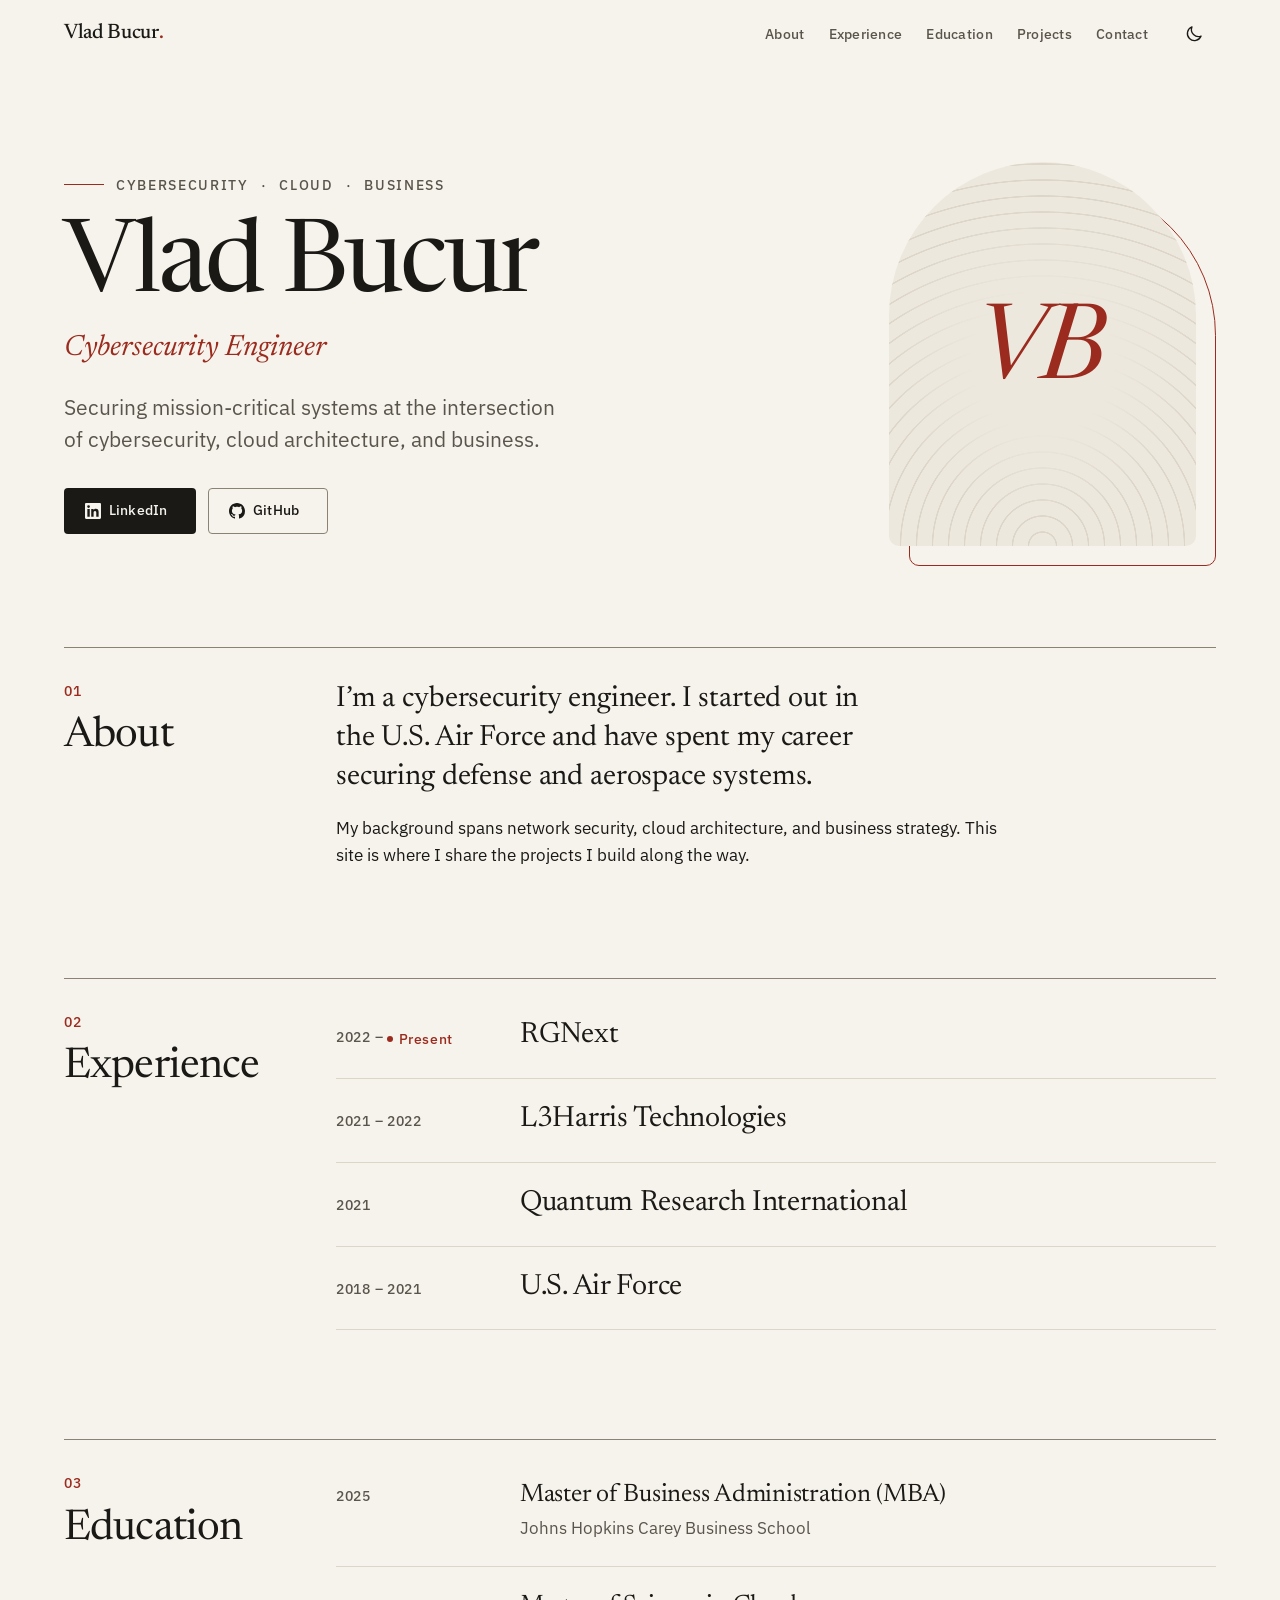
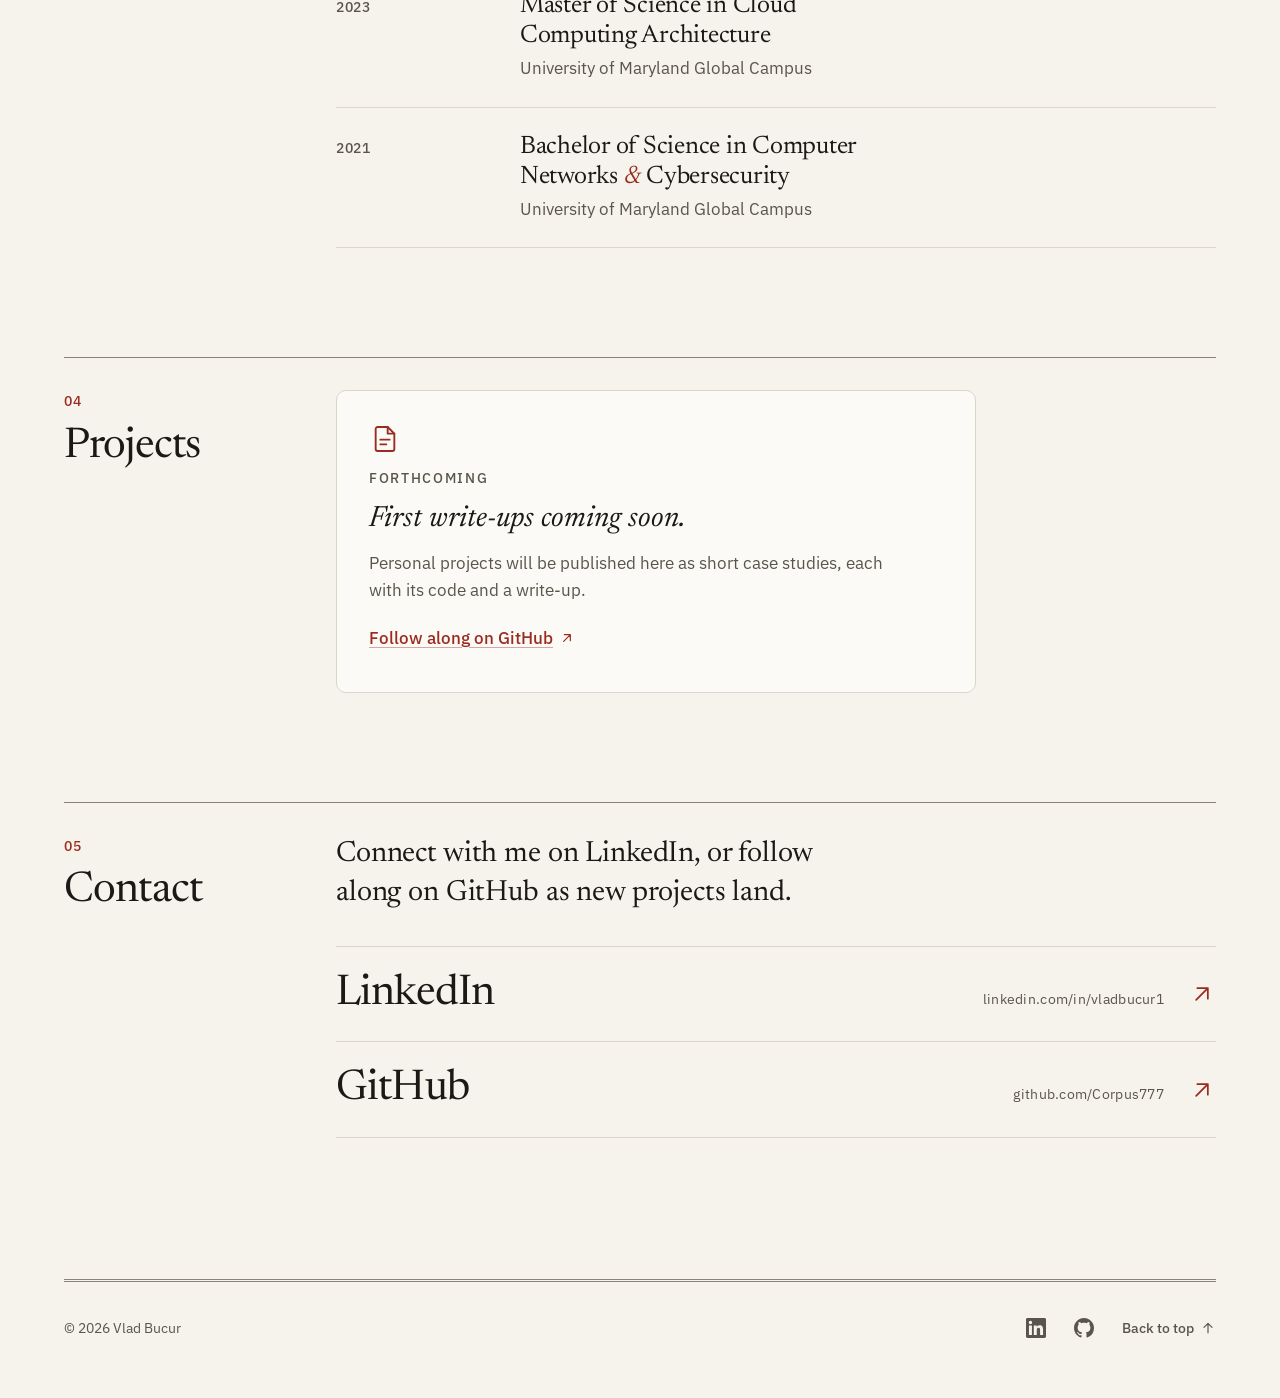
==== index.html @ edc07be3 "Launch personal portfolio site Static GitHub Pages site: hero with monogram (photo slot), About, Exp" ====
<!doctype html>
<html lang="en">
<head>
  <meta charset="utf-8">
  <meta name="viewport" content="width=device-width, initial-scale=1">
  <title>Vlad Bucur — Cybersecurity Engineer</title>

  <!-- Apply the saved theme before first paint (prevents a light/dark flash). -->
  <script>
    (function () {
      var d = document.documentElement;
      d.classList.add('js');
      try {
        var t = localStorage.getItem('theme');
        if (t === 'light' || t === 'dark') d.setAttribute('data-theme', t);
      } catch (e) {}
    })();
  </script>

  <meta name="description" content="Vlad Bucur is a cybersecurity engineer securing mission-critical systems at the intersection of cybersecurity, cloud architecture, and business.">
  <meta name="color-scheme" content="light dark">
  <meta name="theme-color" content="#F6F3EC" media="(prefers-color-scheme: light)">
  <meta name="theme-color" content="#131210" media="(prefers-color-scheme: dark)">

  <link rel="canonical" href="https://corpus777.github.io/">

  <!-- Social cards (add og:image / twitter:image once a share image exists) -->
  <meta property="og:type" content="website">
  <meta property="og:url" content="https://corpus777.github.io/">
  <meta property="og:site_name" content="Vlad Bucur">
  <meta property="og:locale" content="en_US">
  <meta property="og:title" content="Vlad Bucur — Cybersecurity Engineer">
  <meta property="og:description" content="Securing mission-critical systems at the intersection of cybersecurity, cloud architecture, and business.">
  <meta name="twitter:card" content="summary">
  <meta name="twitter:title" content="Vlad Bucur — Cybersecurity Engineer">
  <meta name="twitter:description" content="Securing mission-critical systems at the intersection of cybersecurity, cloud architecture, and business.">

  <link rel="icon" href="assets/img/favicon.svg" type="image/svg+xml">

  <link rel="preconnect" href="https://fonts.googleapis.com">
  <link rel="preconnect" href="https://fonts.gstatic.com" crossorigin>
  <link rel="stylesheet" href="https://fonts.googleapis.com/css2?family=IBM+Plex+Sans:wght@400;500&family=Newsreader:ital,opsz,wght@0,6..72,400;0,6..72,500;1,6..72,400&display=swap">
  <link rel="stylesheet" href="assets/css/style.css">
  <script src="assets/js/main.js" defer></script>

  <script type="application/ld+json">
  {
    "@context": "https://schema.org",
    "@type": "Person",
    "name": "Vlad Bucur",
    "url": "https://corpus777.github.io/",
    "jobTitle": "Cybersecurity Engineer",
    "sameAs": [
      "https://www.linkedin.com/in/vladbucur1/",
      "https://github.com/Corpus777"
    ],
    "alumniOf": [
      {
        "@type": "CollegeOrUniversity",
        "name": "Johns Hopkins Carey Business School"
      },
      {
        "@type": "CollegeOrUniversity",
        "name": "University of Maryland Global Campus"
      }
    ]
  }
  </script>
</head>
<body id="top">
  <a class="skip-link" href="#main">Skip to content</a>

  <!-- ===================== Header ===================== -->
  <header class="site-header" data-site-header>
    <div class="container site-header__inner">
      <a class="wordmark" href="#top">Vlad Bucur<span class="wordmark__dot" aria-hidden="true">.</span></a>

      <button class="icon-button nav-toggle" type="button" aria-expanded="false" aria-controls="site-nav" data-nav-toggle>
        <span class="visually-hidden">Menu</span>
        <svg viewBox="0 0 24 24" fill="none" stroke="currentColor" stroke-width="1.6" stroke-linecap="round" aria-hidden="true" focusable="false"><line class="nav-toggle__bar nav-toggle__bar--top" x1="4" y1="9" x2="20" y2="9"/><line class="nav-toggle__bar nav-toggle__bar--bottom" x1="4" y1="15" x2="20" y2="15"/></svg>
      </button>

      <nav class="site-nav" id="site-nav" aria-label="Primary">
        <ul class="site-nav__list">
          <li><a class="site-nav__link" href="#about">About</a></li>
          <li><a class="site-nav__link" href="#experience">Experience</a></li>
          <li><a class="site-nav__link" href="#education">Education</a></li>
          <li><a class="site-nav__link" href="#projects">Projects</a></li>
          <li><a class="site-nav__link" href="#contact">Contact</a></li>
        </ul>
      </nav>

      <div class="site-header__actions">
        <button class="icon-button theme-toggle" type="button" aria-label="Dark theme" aria-pressed="false" data-theme-toggle>
          <svg class="theme-toggle__moon" viewBox="0 0 24 24" fill="none" stroke="currentColor" stroke-width="1.6" stroke-linecap="round" stroke-linejoin="round" aria-hidden="true" focusable="false"><path d="M20.5 14.5A8.5 8.5 0 0 1 9.5 3.5a8.5 8.5 0 1 0 11 11z"/></svg>
          <svg class="theme-toggle__sun" viewBox="0 0 24 24" fill="none" stroke="currentColor" stroke-width="1.6" stroke-linecap="round" aria-hidden="true" focusable="false"><circle cx="12" cy="12" r="4"/><path d="M12 2.5v2M12 19.5v2M4.6 4.6 6 6M18 18l1.4 1.4M2.5 12h2M19.5 12h2M4.6 19.4 6 18M18 6l1.4-1.4"/></svg>
        </button>
      </div>
    </div>
  </header>

  <main id="main" tabindex="-1">

    <!-- ===================== Hero ===================== -->
    <section class="hero" id="intro" aria-labelledby="hero-title" data-nav-clear>
      <div class="container hero__grid">
        <div class="hero__text">
          <p class="eyebrow hero__eyebrow reveal" style="--reveal-order: 0">
            Cybersecurity <span aria-hidden="true">·</span> Cloud <span aria-hidden="true">·</span> Business
          </p>
          <h1 class="hero__title reveal" id="hero-title" style="--reveal-order: 1">Vlad Bucur</h1>
          <p class="hero__role reveal" style="--reveal-order: 2">Cybersecurity Engineer</p>
          <p class="hero__tagline reveal" style="--reveal-order: 3">Securing mission-critical systems at the intersection of cybersecurity, cloud architecture, and business.</p>
          <ul class="button-row hero__actions reveal" style="--reveal-order: 4" role="list">
            <li>
              <a class="button button--primary" href="https://www.linkedin.com/in/vladbucur1/" target="_blank" rel="noopener noreferrer">
                <svg viewBox="0 0 24 24" fill="currentColor" aria-hidden="true" focusable="false"><path d="M20.447 20.452h-3.554v-5.569c0-1.328-.027-3.037-1.852-3.037-1.853 0-2.136 1.445-2.136 2.939v5.667H9.351V9h3.414v1.561h.046c.477-.9 1.637-1.85 3.37-1.85 3.601 0 4.267 2.37 4.267 5.455v6.286zM5.337 7.433a2.062 2.062 0 1 1 0-4.125 2.062 2.062 0 0 1 0 4.125zM7.119 20.452H3.555V9h3.564v11.452zM22.225 0H1.771C.792 0 0 .774 0 1.729v20.542C0 23.227.792 24 1.771 24h20.451C23.2 24 24 23.227 24 22.271V1.729C24 .774 23.2 0 22.222 0h.003z"/></svg>
                LinkedIn<span class="visually-hidden"> (opens in a new tab)</span>
              </a>
            </li>
            <li>
              <a class="button button--secondary" href="https://github.com/Corpus777" target="_blank" rel="noopener noreferrer">
                <svg viewBox="0 0 16 16" fill="currentColor" aria-hidden="true" focusable="false"><path d="M8 0C3.58 0 0 3.58 0 8c0 3.54 2.29 6.53 5.47 7.59.4.07.55-.17.55-.38 0-.19-.01-.82-.01-1.49-2.01.37-2.53-.49-2.69-.94-.09-.23-.48-.94-.82-1.13-.28-.15-.68-.52-.01-.53.63-.01 1.08.58 1.23.82.72 1.21 1.87.87 2.33.66.07-.52.28-.87.51-1.07-1.78-.2-3.64-.89-3.64-3.95 0-.87.31-1.59.82-2.15-.08-.2-.36-1.02.08-2.12 0 0 .67-.21 2.2.82.64-.18 1.32-.27 2-.27.68 0 1.36.09 2 .27 1.53-1.04 2.2-.82 2.2-.82.44 1.1.16 1.92.08 2.12.51.56.82 1.27.82 2.15 0 3.07-1.87 3.75-3.65 3.95.29.25.54.73.54 1.48 0 1.07-.01 1.93-.01 2.2 0 .21.15.46.55.38A8.013 8.013 0 0 0 16 8c0-4.42-3.58-8-8-8z"/></svg>
                GitHub<span class="visually-hidden"> (opens in a new tab)</span>
              </a>
            </li>
          </ul>
        </div>

        <!-- Portrait: drop a photo at assets/img/profile.jpg (portrait crop, ~4:5).
             Until it exists, the image removes itself and the VB monogram shows. -->
        <div class="portrait hero__portrait reveal" style="--reveal-order: 2">
          <div class="portrait__frame">
            <span class="portrait__monogram" aria-hidden="true">VB</span>
            <img class="portrait__img" src="assets/img/profile.jpg" alt="Portrait of Vlad Bucur" width="480" height="600" decoding="async" onload="this.classList.add('is-loaded')" onerror="this.remove()">
          </div>
        </div>
      </div>
    </section>

    <!-- ===================== 01 About ===================== -->
    <section class="section" id="about" aria-labelledby="about-title">
      <div class="container">
        <div class="section__grid">
          <div class="section__head">
            <span class="section__num" aria-hidden="true">01</span>
            <h2 class="section__title" id="about-title">About</h2>
          </div>
          <div class="section__body prose">
            <p class="lede">I’m a cybersecurity engineer. I started out in the U.S. Air Force and have spent my career securing defense and aerospace systems.</p>
            <p>My background spans network security, cloud architecture, and business strategy. This site is where I share the projects I build along the way.</p>
          </div>
        </div>
      </div>
    </section>

    <!-- ===================== 02 Experience =====================
         Kept intentionally brief: employer + years only. -->
    <section class="section" id="experience" aria-labelledby="experience-title">
      <div class="container">
        <div class="section__grid">
          <div class="section__head">
            <span class="section__num" aria-hidden="true">02</span>
            <h2 class="section__title" id="experience-title">Experience</h2>
          </div>
          <div class="section__body">
            <ol class="timeline" role="list">
              <li class="timeline__item">
                <h3 class="timeline__title">RGNext</h3>
                <p class="timeline__years">
                  <time datetime="2022">2022</time><span class="timeline__dash"><span aria-hidden="true">–</span><span class="visually-hidden"> to </span></span><span class="timeline__now">Present</span>
                </p>
              </li>
              <li class="timeline__item">
                <h3 class="timeline__title">L3Harris Technologies</h3>
                <p class="timeline__years">
                  <time datetime="2021">2021</time><span class="timeline__dash"><span aria-hidden="true">–</span><span class="visually-hidden"> to </span></span><time datetime="2022">2022</time>
                </p>
              </li>
              <li class="timeline__item">
                <h3 class="timeline__title">Quantum Research International</h3>
                <p class="timeline__years">
                  <time datetime="2021">2021</time>
                </p>
              </li>
              <li class="timeline__item">
                <h3 class="timeline__title">U.S. Air Force</h3>
                <p class="timeline__years">
                  <time datetime="2018">2018</time><span class="timeline__dash"><span aria-hidden="true">–</span><span class="visually-hidden"> to </span></span><time datetime="2021">2021</time>
                </p>
              </li>
            </ol>
          </div>
        </div>
      </div>
    </section>

    <!-- ===================== 03 Education ===================== -->
    <section class="section" id="education" aria-labelledby="education-title">
      <div class="container">
        <div class="section__grid">
          <div class="section__head">
            <span class="section__num" aria-hidden="true">03</span>
            <h2 class="section__title" id="education-title">Education</h2>
          </div>
          <div class="section__body">
            <ol class="timeline timeline--education" role="list">
              <li class="timeline__item">
                <div>
                  <h3 class="timeline__title">Master of Business Administration (MBA)</h3>
                  <p class="timeline__meta">Johns Hopkins Carey Business School</p>
                </div>
                <p class="timeline__years"><time datetime="2025">2025</time></p>
              </li>
              <li class="timeline__item">
                <div>
                  <h3 class="timeline__title">Master of Science in Cloud Computing Architecture</h3>
                  <p class="timeline__meta">University of Maryland Global Campus</p>
                </div>
                <p class="timeline__years"><time datetime="2023">2023</time></p>
              </li>
              <li class="timeline__item">
                <div>
                  <h3 class="timeline__title">Bachelor of Science in Computer Networks <span class="amp">&amp;</span> Cybersecurity</h3>
                  <p class="timeline__meta">University of Maryland Global Campus</p>
                </div>
                <p class="timeline__years"><time datetime="2021">2021</time></p>
              </li>
            </ol>
          </div>
        </div>
      </div>
    </section>

    <!-- ===================== 04 Projects ===================== -->
    <section class="section" id="projects" aria-labelledby="projects-title">
      <div class="container">
        <div class="section__grid">
          <div class="section__head">
            <span class="section__num" aria-hidden="true">04</span>
            <h2 class="section__title" id="projects-title">Projects</h2>
          </div>
          <div class="section__body projects">

            <div class="project-grid">
              <!--
                HOW TO ADD A PROJECT
                1. Copy the <article class="project-card"> block below (everything between
                   the START and END markers) and paste it directly below this comment,
                   above any existing cards, so the newest project comes first.
                2. Replace every [bracketed] placeholder: number the card (No. 01, 02, ...),
                   set the year, title, summary, tags, and links. Remove any link you
                   don't need (for example, no live demo).
                3. Copy the folder projects/_template/ to projects/<your-slug>/ (lowercase
                   letters, digits, hyphens) and point the title link and the Write-up
                   link at "projects/<your-slug>/".
                4. The "First write-ups coming soon" box below hides itself automatically
                   once a card exists (you can also delete it).

                START project card
                <article class="project-card">
                  <div class="project-card__meta">
                    <span class="project-card__index">No. [01]</span>
                    <span class="project-card__year">[2026]</span>
                  </div>
                  <h3 class="project-card__title">
                    <a href="projects/[slug]/">[Project title]</a>
                  </h3>
                  <p class="project-card__summary">[One-line summary of what you built and why it matters.]</p>
                  <ul class="tag-list" role="list" aria-label="Technologies">
                    <li class="tag">[Tag one]</li>
                    <li class="tag">[Tag two]</li>
                    <li class="tag">[Tag three]</li>
                  </ul>
                  <ul class="project-card__links" role="list">
                    <li>
                      <a class="project-card__link" href="https://github.com/Corpus777/[repo-name]" target="_blank" rel="noopener noreferrer">
                        Code
                        <svg viewBox="0 0 24 24" fill="none" stroke="currentColor" stroke-width="1.75" stroke-linecap="round" stroke-linejoin="round" aria-hidden="true" focusable="false"><path d="M7 17 17 7M8 7h9v9"/></svg>
                        <span class="visually-hidden">(opens in a new tab)</span>
                      </a>
                    </li>
                    <li>
                      <a class="project-card__link" href="[https://live-demo-url]" target="_blank" rel="noopener noreferrer">
                        Live demo
                        <svg viewBox="0 0 24 24" fill="none" stroke="currentColor" stroke-width="1.75" stroke-linecap="round" stroke-linejoin="round" aria-hidden="true" focusable="false"><path d="M7 17 17 7M8 7h9v9"/></svg>
                        <span class="visually-hidden">(opens in a new tab)</span>
                      </a>
                    </li>
                    <li>
                      <a class="project-card__link" href="projects/[slug]/">
                        Write-up
                        <svg viewBox="0 0 24 24" fill="none" stroke="currentColor" stroke-width="1.75" stroke-linecap="round" stroke-linejoin="round" aria-hidden="true" focusable="false"><path d="M5 12h14M13 6l6 6-6 6"/></svg>
                      </a>
                    </li>
                  </ul>
                </article>
                END project card
              -->
            </div>

            <!-- Empty state: auto-hidden by CSS once any .project-card exists. -->
            <div class="projects__empty">
              <svg class="projects__empty-icon" viewBox="0 0 24 24" fill="none" stroke="currentColor" stroke-width="1.4" stroke-linecap="round" stroke-linejoin="round" aria-hidden="true" focusable="false"><path d="M14 3H6.5A1.5 1.5 0 0 0 5 4.5v15A1.5 1.5 0 0 0 6.5 21h11a1.5 1.5 0 0 0 1.5-1.5V8z"/><path d="M14 3v5h5M8.5 12.5h7M8.5 16h4.5"/></svg>
              <p class="eyebrow">Forthcoming</p>
              <p class="projects__empty-title">First write-ups coming soon.</p>
              <p class="projects__empty-text">Personal projects will be published here as short case studies, each with its code and a write-up.</p>
              <a class="projects__empty-link text-link" href="https://github.com/Corpus777" target="_blank" rel="noopener noreferrer">
                Follow along on GitHub
                <svg viewBox="0 0 24 24" fill="none" stroke="currentColor" stroke-width="1.75" stroke-linecap="round" stroke-linejoin="round" aria-hidden="true" focusable="false"><path d="M7 17 17 7M8 7h9v9"/></svg>
                <span class="visually-hidden">(opens in a new tab)</span>
              </a>
            </div>

          </div>
        </div>
      </div>
    </section>

    <!-- ===================== 05 Contact ===================== -->
    <section class="section" id="contact" aria-labelledby="contact-title">
      <div class="container">
        <div class="section__grid">
          <div class="section__head">
            <span class="section__num" aria-hidden="true">05</span>
            <h2 class="section__title" id="contact-title">Contact</h2>
          </div>
          <div class="section__body">
            <p class="lede contact__lede">Connect with me on LinkedIn, or follow along on GitHub as new projects land.</p>
            <ul class="link-list" role="list">
              <li>
                <a class="link-row" href="https://www.linkedin.com/in/vladbucur1/" target="_blank" rel="noopener noreferrer">
                  <span class="link-row__label">LinkedIn</span>
                  <span class="link-row__handle">linkedin.com/in/vladbucur1</span>
                  <svg class="link-row__arrow" viewBox="0 0 24 24" fill="none" stroke="currentColor" stroke-width="1.5" stroke-linecap="round" stroke-linejoin="round" aria-hidden="true" focusable="false"><path d="M7 17 17 7M8 7h9v9"/></svg>
                  <span class="visually-hidden">(opens in a new tab)</span>
                </a>
              </li>
              <li>
                <a class="link-row" href="https://github.com/Corpus777" target="_blank" rel="noopener noreferrer">
                  <span class="link-row__label">GitHub</span>
                  <span class="link-row__handle">github.com/Corpus777</span>
                  <svg class="link-row__arrow" viewBox="0 0 24 24" fill="none" stroke="currentColor" stroke-width="1.5" stroke-linecap="round" stroke-linejoin="round" aria-hidden="true" focusable="false"><path d="M7 17 17 7M8 7h9v9"/></svg>
                  <span class="visually-hidden">(opens in a new tab)</span>
                </a>
              </li>
            </ul>
          </div>
        </div>
      </div>
    </section>

  </main>

  <!-- ===================== Footer ===================== -->
  <footer class="site-footer">
    <div class="container">
      <div class="site-footer__inner">
        <p class="site-footer__copy">© 2026 Vlad Bucur</p>
        <div class="site-footer__end">
          <ul class="social-list" role="list">
            <li>
              <a class="icon-button" href="https://www.linkedin.com/in/vladbucur1/" target="_blank" rel="noopener noreferrer" aria-label="LinkedIn (opens in a new tab)">
                <svg viewBox="0 0 24 24" fill="currentColor" aria-hidden="true" focusable="false"><path d="M20.447 20.452h-3.554v-5.569c0-1.328-.027-3.037-1.852-3.037-1.853 0-2.136 1.445-2.136 2.939v5.667H9.351V9h3.414v1.561h.046c.477-.9 1.637-1.85 3.37-1.85 3.601 0 4.267 2.37 4.267 5.455v6.286zM5.337 7.433a2.062 2.062 0 1 1 0-4.125 2.062 2.062 0 0 1 0 4.125zM7.119 20.452H3.555V9h3.564v11.452zM22.225 0H1.771C.792 0 0 .774 0 1.729v20.542C0 23.227.792 24 1.771 24h20.451C23.2 24 24 23.227 24 22.271V1.729C24 .774 23.2 0 22.222 0h.003z"/></svg>
              </a>
            </li>
            <li>
              <a class="icon-button" href="https://github.com/Corpus777" target="_blank" rel="noopener noreferrer" aria-label="GitHub (opens in a new tab)">
                <svg viewBox="0 0 16 16" fill="currentColor" aria-hidden="true" focusable="false"><path d="M8 0C3.58 0 0 3.58 0 8c0 3.54 2.29 6.53 5.47 7.59.4.07.55-.17.55-.38 0-.19-.01-.82-.01-1.49-2.01.37-2.53-.49-2.69-.94-.09-.23-.48-.94-.82-1.13-.28-.15-.68-.52-.01-.53.63-.01 1.08.58 1.23.82.72 1.21 1.87.87 2.33.66.07-.52.28-.87.51-1.07-1.78-.2-3.64-.89-3.64-3.95 0-.87.31-1.59.82-2.15-.08-.2-.36-1.02.08-2.12 0 0 .67-.21 2.2.82.64-.18 1.32-.27 2-.27.68 0 1.36.09 2 .27 1.53-1.04 2.2-.82 2.2-.82.44 1.1.16 1.92.08 2.12.51.56.82 1.27.82 2.15 0 3.07-1.87 3.75-3.65 3.95.29.25.54.73.54 1.48 0 1.07-.01 1.93-.01 2.2 0 .21.15.46.55.38A8.013 8.013 0 0 0 16 8c0-4.42-3.58-8-8-8z"/></svg>
              </a>
            </li>
          </ul>
          <a class="site-footer__top" href="#top">
            Back to top
            <svg viewBox="0 0 24 24" fill="none" stroke="currentColor" stroke-width="1.75" stroke-linecap="round" stroke-linejoin="round" aria-hidden="true" focusable="false"><path d="M12 19V5M6 11l6-6 6 6"/></svg>
          </a>
        </div>
      </div>
    </div>
  </footer>
</body>
</html>
---- assets/css/style.css ----
/* ==========================================================================
   Vlad Bucur — portfolio stylesheet
   Direction: "Editorial" — serif display (Newsreader) + sans body (IBM Plex Sans),
   paper-and-ink palette with a single red-ink accent, hairline rules.

   Contents
     1.  Tokens (light default, explicit dark, system-dark fallback)
     2.  Base & reset
     3.  Utilities (container, visually-hidden, skip link, eyebrow, prose)
     4.  Header & navigation
     5.  Buttons & icon buttons
     6.  Hero & portrait
     7.  Sections (shared two-column layout)
     8.  Timeline (experience + education)
     9.  Projects (empty state, grid, card, tags)
     10. Contact link rows
     11. Footer
     12. Case-study page (projects/<slug>/index.html)
     13. Motion & reduced motion
     14. Print

   Naming: BEM-ish. .block, .block__element, .block--modifier.
           State classes are prefixed .is-* (toggled by assets/js/main.js).
           html.js is added by the inline <head> script when JS runs.
   ========================================================================== */


/* 1. Tokens
   ========================================================================== */

:root {
  color-scheme: light;

  /* Color — light (default). Contrast checked against --bg/--surface/--bg-sunken:
     text 15.9:1, muted 6.1–7.1:1, accent 6.3–7.3:1, rule-strong 3.1–3.6:1 (UI). */
  --bg: #F6F3EC;            /* paper */
  --bg-sunken: #EDE8DE;     /* recessed panels, portrait frame */
  --surface: #FBFAF6;       /* raised cards */
  --text: #1A1916;          /* ink */
  --text-muted: #5A554C;
  --rule: #DCD5C8;          /* decorative hairlines */
  --rule-strong: #8A8275;   /* borders that identify controls (>= 3:1) */
  --accent: #9A2B1E;        /* red ink */
  --accent-strong: #7A1F14; /* accent hover */
  --on-accent: #FBFAF6;
  --ink: var(--text);       /* primary button fill */
  --on-ink: var(--bg);
  --focus: var(--accent);

  /* Type */
  --font-display: "Newsreader", "Iowan Old Style", "Palatino Linotype", Palatino, Georgia, serif;
  --font-sans: "IBM Plex Sans", ui-sans-serif, system-ui, -apple-system, "Segoe UI", Roboto, "Helvetica Neue", Arial, sans-serif;

  --step--1: clamp(0.8125rem, 0.79rem + 0.1vw, 0.875rem);
  --step-0: clamp(1rem, 0.97rem + 0.15vw, 1.0625rem);
  --step-1: clamp(1.125rem, 1.06rem + 0.35vw, 1.3125rem);
  --step-2: clamp(1.375rem, 1.22rem + 0.75vw, 1.875rem);
  --step-3: clamp(1.75rem, 1.45rem + 1.5vw, 2.75rem);
  --step-4: clamp(2.25rem, 1.7rem + 2.75vw, 4rem);
  --step-5: clamp(3rem, 1.9rem + 5.5vw, 6.75rem);

  /* Space (8pt-ish scale) */
  --space-3xs: 0.25rem;
  --space-2xs: 0.5rem;
  --space-xs: 0.75rem;
  --space-s: 1rem;
  --space-m: 1.5rem;
  --space-l: 2rem;
  --space-xl: 3rem;
  --space-2xl: 4rem;
  --space-3xl: 6rem;
  --space-section: clamp(3.5rem, 2rem + 6vw, 7rem);

  /* Shape: s = controls, m = containers, full = tags + portrait arch */
  --radius-s: 4px;
  --radius-m: 10px;
  --radius-full: 999px;

  /* Layout */
  --container: 72rem;
  --gutter: clamp(1rem, 0.5rem + 2.5vw, 2.5rem);
  --measure: 68ch;
  --header-h: 4.25rem;
  --touch: 44px;

  /* Motion */
  --ease: cubic-bezier(0.2, 0.7, 0.2, 1);
  --dur: 180ms;
}

/* Explicit dark choice (set by the toggle, persisted in localStorage). */
:root[data-theme="dark"] {
  color-scheme: dark;
  /* Contrast vs --bg/--surface/--bg-sunken: text 14–15.2:1, muted 6.5–7:1,
     accent 7–7.6:1, rule-strong 3.1–3.4:1 (UI). */
  --bg: #131210;
  --bg-sunken: #1C1B18;
  --surface: #1B1A17;
  --text: #ECE7DC;
  --text-muted: #A59E91;
  --rule: #2F2C27;
  --rule-strong: #6F685D;
  --accent: #EE8B72;
  --accent-strong: #F5A893;
  --on-accent: #131210;
}

/* No explicit choice: follow the OS. Keep in sync with the block above. */
@media (prefers-color-scheme: dark) {
  :root:not([data-theme="light"]) {
    color-scheme: dark;
    --bg: #131210;
    --bg-sunken: #1C1B18;
    --surface: #1B1A17;
    --text: #ECE7DC;
    --text-muted: #A59E91;
    --rule: #2F2C27;
    --rule-strong: #6F685D;
    --accent: #EE8B72;
    --accent-strong: #F5A893;
    --on-accent: #131210;
  }
}


/* 2. Base & reset
   ========================================================================== */

*,
*::before,
*::after {
  box-sizing: border-box;
}

html {
  -webkit-text-size-adjust: 100%;
  text-size-adjust: 100%;
  scroll-padding-top: calc(var(--header-h) + var(--space-s));
}

body {
  margin: 0;
  min-height: 100vh;
  background-color: var(--bg);
  color: var(--text);
  font-family: var(--font-sans);
  font-size: var(--step-0);
  line-height: 1.6;
  text-rendering: optimizeLegibility;
  -webkit-font-smoothing: antialiased;
  -moz-osx-font-smoothing: grayscale;
  overflow-wrap: break-word;
}

h1, h2, h3, h4, p, ul, ol, dl, dd, figure {
  margin: 0;
}

h1, h2, h3, h4 {
  font-family: var(--font-display);
  font-weight: 400;
  line-height: 1.15;
  letter-spacing: -0.01em;
  text-wrap: balance;
}

p {
  text-wrap: pretty;
}

img,
svg {
  display: block;
  max-width: 100%;
}

a {
  color: inherit;
  text-decoration-thickness: 1px;
  text-underline-offset: 0.2em;
}

button {
  font: inherit;
  color: inherit;
}

::selection {
  background-color: var(--accent);
  color: var(--on-accent);
}

:focus-visible {
  outline: 2px solid var(--focus);
  outline-offset: 3px;
  border-radius: var(--radius-s);
}

/* Programmatic focus target for the skip link; no ring needed. */
main:focus {
  outline: none;
}


/* 3. Utilities
   ========================================================================== */

.container {
  width: 100%;
  max-width: calc(var(--container) + 2 * var(--gutter));
  margin-inline: auto;
  padding-inline: var(--gutter);
}

.visually-hidden {
  position: absolute !important;
  width: 1px;
  height: 1px;
  margin: -1px;
  padding: 0;
  overflow: hidden;
  clip: rect(0 0 0 0);
  clip-path: inset(50%);
  white-space: nowrap;
  border: 0;
}

.skip-link {
  position: absolute;
  top: var(--space-xs);
  left: var(--gutter);
  z-index: 100;
  display: inline-flex;
  align-items: center;
  min-height: var(--touch);
  padding: 0 var(--space-s);
  border-radius: var(--radius-s);
  background-color: var(--ink);
  color: var(--on-ink);
  font-weight: 500;
  text-decoration: none;
  transform: translateY(-200%);
}

.skip-link:focus,
.skip-link:focus-visible {
  transform: none;
}

/* Small uppercase label used above titles. */
.eyebrow {
  display: flex;
  flex-wrap: wrap;
  align-items: center;
  gap: var(--space-3xs) var(--space-xs);
  font-family: var(--font-sans);
  font-size: var(--step--1);
  font-weight: 500;
  letter-spacing: 0.12em;
  text-transform: uppercase;
  color: var(--text-muted);
}

/* Long-form text block with a comfortable measure. */
.prose {
  max-width: var(--measure);
}

.prose > * + * {
  margin-top: 1em;
}

.prose a,
.text-link {
  color: var(--accent);
  text-decoration-line: underline;
  text-decoration-color: color-mix(in srgb, currentColor 40%, transparent);
  transition: color var(--dur) var(--ease), text-decoration-color var(--dur) var(--ease);
}

.prose a:hover,
.text-link:hover {
  color: var(--accent-strong);
  text-decoration-color: currentColor;
}

/* Plain lists only: classed lists (.tag-list, etc.) keep their own styling. */
.prose ul:not([class]),
.prose ol:not([class]) {
  padding-left: 1.25rem;
}

.prose ul:not([class]) > li + li,
.prose ol:not([class]) > li + li {
  margin-top: 0.4em;
}

.prose ul:not([class]) > li::marker,
.prose ol:not([class]) > li::marker {
  color: var(--accent);
  font-variant-numeric: tabular-nums;
}

/* Larger serif paragraph that opens a section. */
.lede {
  max-width: 34ch;
  font-family: var(--font-display);
  font-size: var(--step-2);
  line-height: 1.35;
  letter-spacing: -0.005em;
  color: var(--text);
}

/* Typographer's ampersand. */
.amp {
  font-family: var(--font-display);
  font-style: italic;
  color: var(--accent);
}


/* 4. Header & navigation
   ========================================================================== */

.site-header {
  position: sticky;
  top: 0;
  z-index: 50;
  background-color: var(--bg);
  border-bottom: 1px solid transparent;
  transition: border-color var(--dur) var(--ease);
}

.site-header.is-scrolled,
.site-header.is-nav-open {
  border-bottom-color: var(--rule);
}

.site-header__inner {
  display: flex;
  align-items: center;
  gap: var(--space-s);
  min-height: var(--header-h);
}

.wordmark {
  display: inline-flex;
  align-items: center;
  min-height: var(--touch);
  margin-right: auto;
  font-family: var(--font-display);
  font-size: 1.3125rem;
  font-weight: 500;
  letter-spacing: -0.015em;
  text-decoration: none;
  white-space: nowrap;
}

.wordmark__dot {
  color: var(--accent);
}

.site-nav__list {
  display: flex;
  flex-wrap: wrap;
  gap: 0 var(--space-m);
  list-style: none;
  padding: 0;
}

.site-nav__link {
  position: relative;
  display: inline-flex;
  align-items: center;
  min-height: var(--touch);
  font-size: var(--step--1);
  font-weight: 500;
  letter-spacing: 0.02em;
  color: var(--text-muted);
  text-decoration: none;
  transition: color var(--dur) var(--ease);
}

.site-nav__link::after {
  content: "";
  position: absolute;
  left: 0;
  right: 0;
  bottom: 0.625rem;
  height: 1px;
  background-color: currentColor;
  transform: scaleX(0);
  transform-origin: left center;
  transition: transform var(--dur) var(--ease);
}

.site-nav__link:hover,
.site-nav__link[aria-current] {
  color: var(--text);
}

.site-nav__link:hover::after,
.site-nav__link[aria-current]::after {
  transform: scaleX(1);
}

.site-header__actions {
  display: flex;
  align-items: center;
  gap: var(--space-3xs);
}

/* Theme toggle icon swap: moon in light mode, sun in dark mode. */
.theme-toggle__sun {
  display: none;
}

:root[data-theme="dark"] .theme-toggle__sun {
  display: block;
}

:root[data-theme="dark"] .theme-toggle__moon {
  display: none;
}

@media (prefers-color-scheme: dark) {
  :root:not([data-theme="light"]) .theme-toggle__sun {
    display: block;
  }

  :root:not([data-theme="light"]) .theme-toggle__moon {
    display: none;
  }
}

/* Menu icon: two rules that cross into an X when open. */
.nav-toggle__bar {
  transform-origin: 12px 12px;
  transition: transform var(--dur) var(--ease);
}

.nav-toggle[aria-expanded="true"] .nav-toggle__bar--top {
  transform: rotate(45deg) translateY(3px);
}

.nav-toggle[aria-expanded="true"] .nav-toggle__bar--bottom {
  transform: rotate(-45deg) translateY(-3px);
}

/* JS-only controls are hidden when scripts don't run. */
html:not(.js) .theme-toggle,
html:not(.js) .nav-toggle {
  display: none;
}

/* Small screens */
@media not all and (min-width: 48em) {
  /* Without JS the nav simply wraps onto its own row; the taller bar scrolls
     away instead of pinning, so it never covers anchor targets. */
  html:not(.js) {
    scroll-padding-top: var(--space-s);
  }

  html:not(.js) .site-header {
    position: static;
  }

  html:not(.js) .site-header__inner {
    flex-wrap: wrap;
  }

  html:not(.js) .site-nav {
    order: 3;
    width: 100%;
    padding-bottom: var(--space-2xs);
  }

  /* With JS: a disclosure panel under the header bar. */
  .js .site-nav {
    position: absolute;
    top: 100%;
    left: 0;
    right: 0;
    display: none;
    max-height: calc(100vh - var(--header-h));
    max-height: calc(100dvh - var(--header-h));
    overflow-y: auto;
    overscroll-behavior: contain;
    background-color: var(--bg);
    border-bottom: 1px solid var(--rule);
  }

  /* The toggle now precedes the nav in the DOM (focus order); keep the old
     tight spacing next to the theme toggle. */
  .js .nav-toggle {
    margin-right: calc(var(--space-3xs) - var(--space-s));
  }

  .js .site-header.is-nav-open .site-nav {
    display: block;
  }

  .js .site-nav__list {
    flex-direction: column;
    max-width: calc(var(--container) + 2 * var(--gutter));
    margin-inline: auto;
    padding: var(--space-2xs) var(--gutter) var(--space-s);
  }

  .js .site-nav__link {
    width: 100%;
    min-height: 3rem;
    font-family: var(--font-display);
    font-size: var(--step-2);
    font-weight: 400;
    letter-spacing: -0.01em;
    color: var(--text);
    border-bottom: 1px solid var(--rule);
  }

  .js .site-nav__list > li:last-child .site-nav__link {
    border-bottom: 0;
  }

  .js .site-nav__link::after {
    display: none;
  }

  .js .site-nav__link[aria-current] {
    color: var(--accent);
    text-decoration: underline;
    text-decoration-thickness: 1px;
    text-underline-offset: 0.25em;
  }
}

@media (min-width: 48em) {
  /* Doubled class so this beats the later .icon-button display rule. */
  .icon-button.nav-toggle {
    display: none;
  }

  .site-nav {
    margin-right: var(--space-2xs);
  }
}


/* 5. Buttons & icon buttons
   ========================================================================== */

.button-row {
  display: flex;
  flex-wrap: wrap;
  gap: var(--space-xs);
  list-style: none;
  padding: 0;
}

.button {
  display: inline-flex;
  align-items: center;
  justify-content: center;
  gap: var(--space-2xs);
  min-height: 2.875rem;
  padding: 0.6875rem 1.25rem;
  border: 1px solid transparent;
  border-radius: var(--radius-s);
  font-family: var(--font-sans);
  font-size: var(--step--1);
  font-weight: 500;
  line-height: 1.2;
  letter-spacing: 0.01em;
  text-decoration: none;
  cursor: pointer;
  transition:
    background-color var(--dur) var(--ease),
    border-color var(--dur) var(--ease),
    color var(--dur) var(--ease);
}

.button svg {
  flex: none;
  width: 1rem;
  height: 1rem;
}

.button--primary {
  background-color: var(--ink);
  color: var(--on-ink);
}

.button--primary:hover {
  background-color: var(--accent);
  color: var(--on-accent);
}

.button--secondary {
  border-color: var(--rule-strong);
  color: var(--text);
}

.button--secondary:hover {
  border-color: var(--text);
  background-color: var(--bg-sunken);
}

.icon-button {
  display: inline-grid;
  place-items: center;
  width: var(--touch);
  height: var(--touch);
  padding: 0;
  border: 1px solid transparent;
  border-radius: var(--radius-s);
  background: transparent;
  color: var(--text);
  cursor: pointer;
  transition: background-color var(--dur) var(--ease), color var(--dur) var(--ease);
}

.icon-button:hover {
  background-color: var(--bg-sunken);
}

.icon-button svg {
  width: 1.25rem;
  height: 1.25rem;
}


/* 6. Hero & portrait
   ========================================================================== */

.hero {
  padding-block: clamp(2.5rem, 1rem + 6vw, 6rem) clamp(3rem, 1.5rem + 6vw, 6.5rem);
}

.hero__grid {
  display: grid;
  grid-template-columns: minmax(0, 1fr);
  gap: var(--space-xl);
  align-items: center;
}

.hero__eyebrow::before {
  content: "";
  width: 2.5rem;
  height: 1px;
  background-color: var(--accent);
}

@media not all and (min-width: 30em) {
  .hero__eyebrow {
    column-gap: var(--space-2xs);
  }

  .hero__eyebrow::before {
    display: none;
  }
}

.hero__title {
  margin-top: var(--space-m);
  font-size: var(--step-5);
  font-weight: 400;
  line-height: 0.95;
  letter-spacing: -0.03em;
}

.hero__role {
  margin-top: var(--space-s);
  font-family: var(--font-display);
  font-size: var(--step-2);
  font-style: italic;
  line-height: 1.2;
  color: var(--accent);
}

.hero__tagline {
  max-width: 38ch;
  margin-top: var(--space-m);
  font-size: var(--step-1);
  line-height: 1.55;
  color: var(--text-muted);
}

.hero__actions {
  margin-top: var(--space-l);
}

/* Portrait: arch-topped frame with an offset hairline outline.
   The monogram sits underneath; the <img> covers it once loaded and is
   removed on error, so a missing photo never shows a broken-image icon. */
.portrait {
  position: relative;
  isolation: isolate;
  width: clamp(11rem, 44vw, 15rem);
  margin-right: 0.875rem; /* room for the offset outline */
  --portrait-radius: 50% 50% var(--radius-m) var(--radius-m) / 40% 40% var(--radius-m) var(--radius-m);
}

.portrait::before {
  content: "";
  position: absolute;
  inset: 0;
  z-index: -1;
  border: 1px solid var(--accent);
  border-radius: var(--portrait-radius);
  transform: translate(0.875rem, 0.875rem);
}

.portrait__frame {
  position: relative;
  display: grid;
  place-items: center;
  aspect-ratio: 4 / 5;
  overflow: hidden;
  border-radius: var(--portrait-radius);
  background-color: var(--bg-sunken);
}

/* Contour rings radiating from the base of the arch (monogram backdrop). */
.portrait__frame::before {
  content: "";
  position: absolute;
  inset: 0;
  background-image: repeating-radial-gradient(
    circle at 50% 100%,
    transparent 0 13px,
    var(--rule) 13.5px 14.5px,
    transparent 15px 16px
  );
  -webkit-mask-image: radial-gradient(circle at 50% 52%, transparent 0 28%, #000 62%);
  mask-image: radial-gradient(circle at 50% 52%, transparent 0 28%, #000 62%);
}

.portrait__monogram {
  position: relative;
  font-family: var(--font-display);
  font-size: clamp(3.75rem, 2.5rem + 5vw, 6.5rem);
  font-style: italic;
  font-weight: 400;
  line-height: 1;
  letter-spacing: -0.05em;
  color: var(--accent);
  user-select: none;
  /* optical nudge: italics lean right */
  transform: translateX(-0.04em);
}

.portrait__img {
  position: absolute;
  inset: 0;
  width: 100%;
  height: 100%;
  object-fit: cover;
  object-position: 50% 25%;
  color: transparent; /* no-JS fallback: hide alt text if the file is missing */
  transition: opacity 400ms var(--ease);
}

/* With JS, keep the photo invisible until it has actually loaded. */
.js .portrait__img:not(.is-loaded) {
  opacity: 0;
}

@media (min-width: 56em) {
  .hero__grid {
    grid-template-columns: minmax(0, 1fr) auto;
    gap: var(--space-3xl);
  }

  .portrait {
    width: clamp(15rem, 24vw, 21rem);
    margin-right: 1.25rem;
  }

  .portrait::before {
    transform: translate(1.25rem, 1.25rem);
  }
}

@media not all and (min-width: 56em) {
  /* Portrait leads on small screens; DOM keeps the h1 first. */
  .hero__portrait {
    order: -1;
  }
}


/* 7. Sections (shared layout)
   ========================================================================== */

.section {
  padding-bottom: var(--space-section);
}

.section__grid {
  display: grid;
  grid-template-columns: minmax(0, 1fr);
  gap: var(--space-l);
  padding-top: var(--space-m);
  border-top: 1px solid var(--rule-strong);
}

.section__head {
  display: flex;
  align-items: baseline;
  gap: var(--space-s);
}

.section__num {
  font-family: var(--font-sans);
  font-size: var(--step--1);
  font-weight: 500;
  font-variant-numeric: tabular-nums lining-nums;
  letter-spacing: 0.08em;
  color: var(--accent);
}

.section__title {
  font-size: var(--step-3);
  line-height: 1.05;
  letter-spacing: -0.02em;
}

.section__body {
  min-width: 0;
}

@media (min-width: 56em) {
  .section__grid {
    grid-template-columns: 14rem minmax(0, 1fr);
    gap: var(--space-xl);
    padding-top: var(--space-l);
  }

  .section__head {
    flex-direction: column;
    gap: var(--space-xs);
    align-self: start;
    position: sticky;
    top: calc(var(--header-h) + var(--space-l));
  }
}


/* 8. Timeline (experience + education)
   ========================================================================== */

.timeline {
  list-style: none;
  padding: 0;
}

.timeline__item {
  display: grid;
  grid-template-columns: minmax(0, 1fr);
  gap: var(--space-3xs) var(--space-l);
  padding-block: var(--space-m);
  border-bottom: 1px solid var(--rule);
}

.timeline__item:first-child {
  padding-top: var(--space-2xs);
}

/* Years: start / dash / end in fixed columns so numerals align vertically. */
.timeline__years {
  order: -1;
  display: grid;
  grid-template-columns: 4.4ch 2ch auto; /* 4 tabular digits + tracking */
  justify-content: start;
  align-items: baseline;
  font-size: var(--step--1);
  font-weight: 500;
  font-variant-numeric: tabular-nums lining-nums;
  letter-spacing: 0.04em;
  color: var(--text-muted);
}

.timeline__dash {
  text-align: center;
}

.timeline__now {
  display: inline-flex;
  align-items: center;
  gap: 0.4em;
  color: var(--accent);
}

.timeline__now::before {
  content: "";
  width: 0.375rem;
  height: 0.375rem;
  border-radius: var(--radius-full);
  background-color: currentColor;
}

.timeline__title {
  font-size: var(--step-2);
  line-height: 1.2;
}

.timeline--education .timeline__title {
  font-size: clamp(1.25rem, 1.14rem + 0.55vw, 1.625rem);
  max-width: 32ch;
}

.timeline__meta {
  margin-top: var(--space-3xs);
  color: var(--text-muted);
}

@media (min-width: 40em) {
  .timeline__item {
    grid-template-columns: 9.5rem minmax(0, 1fr);
    align-items: baseline;
  }
}


/* 9. Projects
   ========================================================================== */

/* Hide the empty state automatically once any project card exists. */
.projects:has(.project-card) .projects__empty {
  display: none;
}

.projects__empty {
  display: grid;
  gap: var(--space-xs);
  max-width: 40rem;
  padding: var(--space-l);
  border: 1px solid var(--rule);
  border-radius: var(--radius-m);
  background-color: var(--surface);
}

.projects__empty-icon {
  width: 2rem;
  height: 2rem;
  color: var(--accent);
}

.projects__empty-title {
  font-family: var(--font-display);
  font-size: var(--step-2);
  font-style: italic;
  line-height: 1.25;
}

.projects__empty-text {
  max-width: 52ch;
  color: var(--text-muted);
}

.projects__empty-link {
  justify-self: start;
  display: inline-flex;
  align-items: center;
  gap: 0.375rem;
  min-height: var(--touch);
  font-weight: 500;
}

.projects__empty-link svg,
.project-card__link svg,
.case-study__back svg,
.site-footer__top svg {
  flex: none;
  width: 1rem;
  height: 1rem;
  transition: transform var(--dur) var(--ease);
}

.projects__empty-link:hover svg {
  transform: translate(2px, -2px);
}

.project-grid {
  display: grid;
  grid-template-columns: repeat(auto-fill, minmax(min(100%, 19rem), 1fr));
  gap: var(--space-m);
}

.project-card {
  display: flex;
  flex-direction: column;
  gap: var(--space-s);
  padding: var(--space-m);
  border: 1px solid var(--rule);
  border-radius: var(--radius-m);
  background-color: var(--surface);
  transition: border-color var(--dur) var(--ease);
}

.project-card:hover,
.project-card:focus-within {
  border-color: var(--rule-strong);
}

.project-card__meta {
  display: flex;
  justify-content: space-between;
  gap: var(--space-s);
  font-size: var(--step--1);
  font-weight: 500;
  font-variant-numeric: tabular-nums lining-nums;
  letter-spacing: 0.08em;
  text-transform: uppercase;
  color: var(--text-muted);
}

.project-card__index {
  color: var(--accent);
}

.project-card__title {
  font-size: var(--step-2);
  line-height: 1.15;
}

.project-card__title a {
  text-decoration: none;
  background-image: linear-gradient(currentColor, currentColor);
  background-size: 0% 1px;
  background-position: 0 100%;
  background-repeat: no-repeat;
  transition: background-size 260ms var(--ease);
}

.project-card__title a:hover {
  background-size: 100% 1px;
}

.project-card__summary {
  color: var(--text-muted);
}

.project-card__links {
  display: flex;
  flex-wrap: wrap;
  gap: 0 var(--space-m);
  margin-top: auto;
  padding: var(--space-3xs) 0 0;
  border-top: 1px solid var(--rule);
  list-style: none;
}

.project-card__link {
  display: inline-flex;
  align-items: center;
  gap: 0.375rem;
  min-height: var(--touch);
  font-size: var(--step--1);
  font-weight: 500;
  color: var(--accent);
  text-decoration: none;
}

.project-card__link:hover {
  color: var(--accent-strong);
  text-decoration: underline;
}

.project-card__link:hover svg {
  transform: translate(2px, -2px);
}

/* Tag chips (non-interactive). */
.tag-list {
  display: flex;
  flex-wrap: wrap;
  gap: var(--space-2xs);
  list-style: none;
  padding: 0;
}

.tag {
  display: inline-flex;
  align-items: center;
  padding: 0.25rem 0.625rem;
  border: 1px solid var(--rule-strong);
  border-radius: var(--radius-full);
  font-size: 0.75rem;
  font-weight: 500;
  line-height: 1.3;
  letter-spacing: 0.06em;
  text-transform: uppercase;
  color: var(--text-muted);
}


/* 10. Contact link rows
   ========================================================================== */

.contact__lede {
  margin-bottom: var(--space-l);
}

.link-list {
  list-style: none;
  padding: 0;
  border-top: 1px solid var(--rule);
}

.link-row {
  display: grid;
  grid-template-columns: minmax(0, 1fr) auto;
  grid-template-areas:
    "label arrow"
    "handle arrow";
  align-items: center;
  gap: 0 var(--space-m);
  padding-block: var(--space-m);
  border-bottom: 1px solid var(--rule);
  text-decoration: none;
}

.link-row__label {
  grid-area: label;
  font-family: var(--font-display);
  font-size: var(--step-3);
  line-height: 1.1;
  letter-spacing: -0.02em;
  transition: color var(--dur) var(--ease);
}

.link-row__handle {
  grid-area: handle;
  font-size: var(--step--1);
  color: var(--text-muted);
  letter-spacing: 0.02em;
}

.link-row__arrow {
  grid-area: arrow;
  width: 1.75rem;
  height: 1.75rem;
  color: var(--accent);
  transition: transform var(--dur) var(--ease);
}

.link-row:hover .link-row__label {
  color: var(--accent);
}

.link-row:hover .link-row__arrow {
  transform: translate(4px, -4px);
}

@media (min-width: 40em) {
  .link-row {
    grid-template-columns: minmax(0, 1fr) auto auto;
    grid-template-areas: "label handle arrow";
    align-items: baseline;
  }

  .link-row__arrow {
    align-self: center;
  }
}


/* 11. Footer
   ========================================================================== */

.site-footer {
  padding-block: var(--space-l) var(--space-xl);
}

.site-footer__inner {
  display: flex;
  flex-wrap: wrap;
  align-items: center;
  justify-content: space-between;
  gap: var(--space-s) var(--space-m);
  padding-top: var(--space-m);
  border-top: 3px double var(--rule-strong);
}

.site-footer__copy {
  font-size: var(--step--1);
  color: var(--text-muted);
  font-variant-numeric: tabular-nums lining-nums;
}

.site-footer__end {
  display: flex;
  align-items: center;
  gap: var(--space-s);
}

.social-list {
  display: flex;
  gap: var(--space-3xs);
  list-style: none;
  padding: 0;
}

.social-list .icon-button {
  color: var(--text-muted);
}

.social-list .icon-button:hover {
  color: var(--text);
}

.site-footer__top {
  display: inline-flex;
  align-items: center;
  gap: 0.375rem;
  min-height: var(--touch);
  font-size: var(--step--1);
  font-weight: 500;
  color: var(--text-muted);
  text-decoration: none;
}

.site-footer__top:hover {
  color: var(--text);
}

.site-footer__top:hover svg {
  transform: translateY(-2px);
}


/* 12. Case-study page
   ========================================================================== */

.case-study__intro {
  padding-block: clamp(2rem, 1rem + 4vw, 4rem) var(--space-2xl);
}

.case-study__back {
  display: inline-flex;
  align-items: center;
  gap: var(--space-2xs);
  min-height: var(--touch);
  font-size: var(--step--1);
  font-weight: 500;
  color: var(--text-muted);
  text-decoration: none;
}

.case-study__back:hover {
  color: var(--text);
}

.case-study__back:hover svg {
  transform: translateX(-3px);
}

.case-study__eyebrow {
  margin-top: var(--space-l);
}

.case-study__eyebrow::before {
  content: "";
  width: 2.5rem;
  height: 1px;
  background-color: var(--accent);
}

.case-study__title {
  margin-top: var(--space-s);
  max-width: 18ch;
  font-size: var(--step-4);
  line-height: 1.02;
  letter-spacing: -0.025em;
}

.case-study__summary {
  margin-top: var(--space-m);
  max-width: 44ch;
}

.case-study__facts {
  display: grid;
  grid-template-columns: repeat(auto-fit, minmax(min(100%, 10rem), 1fr));
  gap: var(--space-s) var(--space-l);
  margin-top: var(--space-xl);
  padding-top: var(--space-m);
  border-top: 1px solid var(--rule);
}

.case-study__facts dt {
  font-size: 0.75rem;
  font-weight: 500;
  letter-spacing: 0.12em;
  text-transform: uppercase;
  color: var(--text-muted);
}

.case-study__facts dd {
  margin-top: var(--space-3xs);
  font-family: var(--font-display);
  font-size: var(--step-1);
}

.case-study__tags,
.case-study__actions {
  margin-top: var(--space-l);
}

.case-study__figure {
  display: grid;
  gap: var(--space-xs);
}

.case-study__placeholder {
  display: grid;
  place-items: center;
  aspect-ratio: 16 / 9;
  padding: var(--space-m);
  border: 1px dashed var(--rule-strong);
  border-radius: var(--radius-m);
  background-color: var(--bg-sunken);
  color: var(--text-muted);
  font-size: var(--step--1);
  text-align: center;
}

.case-study__figure img {
  width: 100%;
  height: auto;
  border: 1px solid var(--rule);
  border-radius: var(--radius-m);
  background-color: var(--bg-sunken);
}

.case-study__figure + .case-study__figure {
  margin-top: var(--space-l);
}

.case-study__figure figcaption {
  font-size: var(--step--1);
  color: var(--text-muted);
}


/* 13. Motion & reduced motion
   ========================================================================== */

@media (prefers-reduced-motion: no-preference) {
  html {
    scroll-behavior: smooth;
  }

  /* Gentle staggered entrance for the hero. Opacity/transform only: no layout shift. */
  .reveal {
    animation: reveal-rise 700ms var(--ease) both;
    animation-delay: calc(var(--reveal-order, 0) * 70ms);
  }

  @keyframes reveal-rise {
    from {
      opacity: 0;
      transform: translateY(0.5rem);
    }
    to {
      opacity: 1;
      transform: none;
    }
  }
}

@media (prefers-reduced-motion: reduce) {
  *,
  *::before,
  *::after {
    animation-duration: 0.01ms !important;
    animation-iteration-count: 1 !important;
    transition-duration: 0.01ms !important;
    scroll-behavior: auto !important;
  }
}


/* 14. Print
   ========================================================================== */

@media print {
  .site-header,
  .skip-link,
  .site-footer__end {
    display: none;
  }

  .section__head {
    position: static;
  }

  :root:root {
    color-scheme: light;
    --bg: #fff;
    --bg-sunken: #fff;
    --surface: #fff;
    --text: #000;
    --text-muted: #4A4640;
    --rule: #CCC;
    --rule-strong: #777;
    --accent: #9A2B1E;
    --accent-strong: #7A1F14;
    --on-accent: #fff;
  }
}
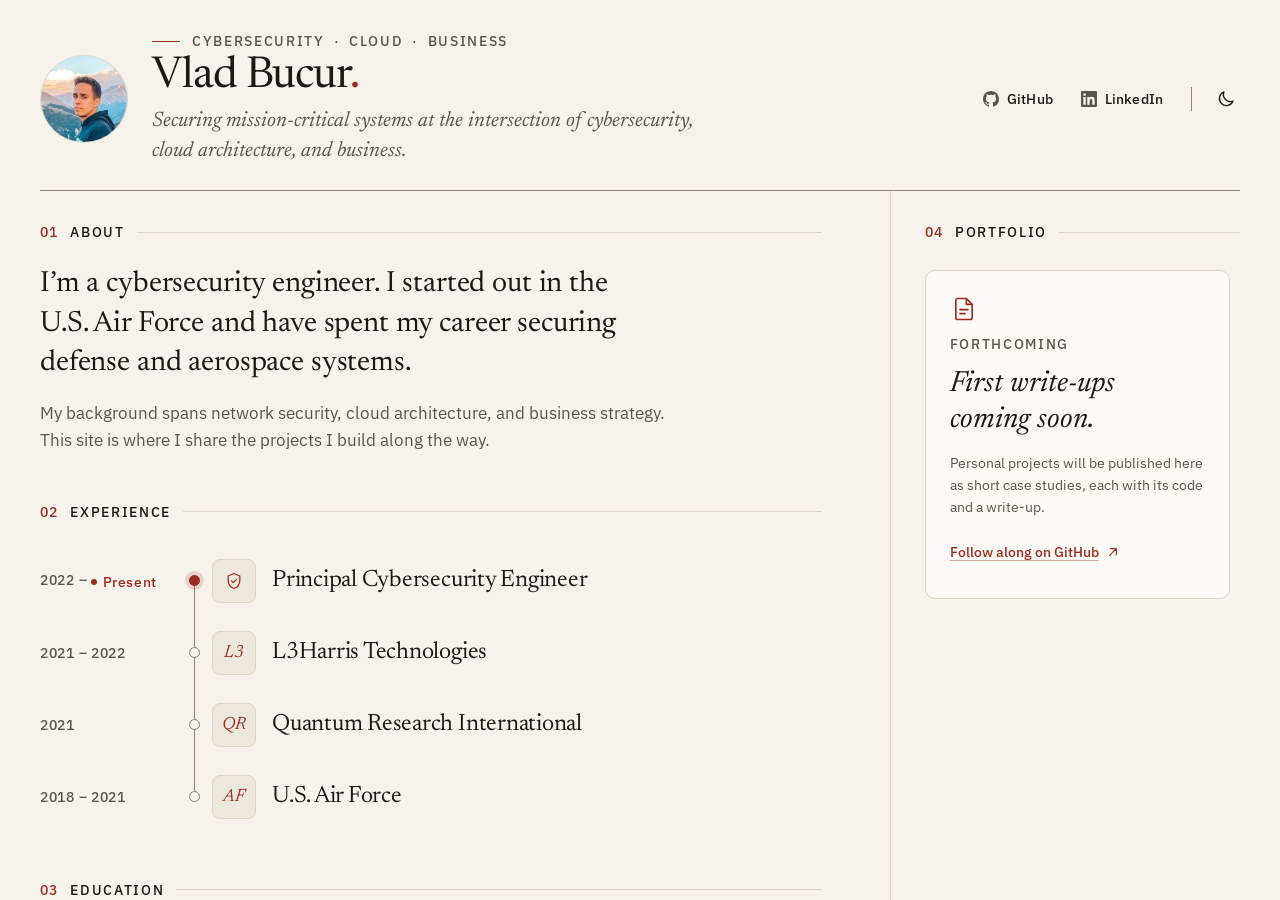
==== commit f24937fc: "Redesign as a two-column resume + portfolio layout Profile header with a round photo; resume column " ====
--- a/index.html
+++ b/index.html
@@ -41,7 +41,11 @@
   <link rel="preconnect" href="https://fonts.gstatic.com" crossorigin>
   <link rel="stylesheet" href="https://fonts.googleapis.com/css2?family=IBM+Plex+Sans:wght@400;500&family=Newsreader:ital,opsz,wght@0,6..72,400;0,6..72,500;1,6..72,400&display=swap">
   <link rel="stylesheet" href="assets/css/style.css">
+
+  <!-- Project data first, then the scripts that use it (defer keeps this order). -->
+  <script src="assets/js/projects-data.js" defer></script>
   <script src="assets/js/main.js" defer></script>
+  <script src="assets/js/portfolio.js" defer></script>
 
   <script type="application/ld+json">
   {
@@ -67,316 +71,173 @@
   }
   </script>
 </head>
-<body id="top">
+<!-- data-root: prefix from this page to the site root (used by portfolio.js). -->
+<body data-root="./">
   <a class="skip-link" href="#main">Skip to content</a>
 
-  <!-- ===================== Header ===================== -->
-  <header class="site-header" data-site-header>
-    <div class="container site-header__inner">
-      <a class="wordmark" href="#top">Vlad Bucur<span class="wordmark__dot" aria-hidden="true">.</span></a>
-
-      <button class="icon-button nav-toggle" type="button" aria-expanded="false" aria-controls="site-nav" data-nav-toggle>
-        <span class="visually-hidden">Menu</span>
-        <svg viewBox="0 0 24 24" fill="none" stroke="currentColor" stroke-width="1.6" stroke-linecap="round" aria-hidden="true" focusable="false"><line class="nav-toggle__bar nav-toggle__bar--top" x1="4" y1="9" x2="20" y2="9"/><line class="nav-toggle__bar nav-toggle__bar--bottom" x1="4" y1="15" x2="20" y2="15"/></svg>
-      </button>
-
-      <nav class="site-nav" id="site-nav" aria-label="Primary">
-        <ul class="site-nav__list">
-          <li><a class="site-nav__link" href="#about">About</a></li>
-          <li><a class="site-nav__link" href="#experience">Experience</a></li>
-          <li><a class="site-nav__link" href="#education">Education</a></li>
-          <li><a class="site-nav__link" href="#projects">Projects</a></li>
-          <li><a class="site-nav__link" href="#contact">Contact</a></li>
+  <div class="shell">
+
+    <!-- ===================== Profile header ===================== -->
+    <header class="profile">
+      <!-- Portrait: assets/img/profile.jpg, cropped to a circle. If the file is
+           missing, the image removes itself and the VB monogram shows. -->
+      <div class="portrait profile__portrait reveal" style="--reveal-order: 0">
+        <div class="portrait__frame">
+          <span class="portrait__monogram" aria-hidden="true">VB</span>
+          <img class="portrait__img" src="assets/img/profile.jpg" alt="Portrait of Vlad Bucur" width="160" height="160" decoding="async" onload="this.classList.add('is-loaded')" onerror="this.remove()">
+        </div>
+      </div>
+
+      <div class="profile__id">
+        <p class="eyebrow profile__eyebrow reveal" style="--reveal-order: 1">
+          <span class="profile__topics"><span>Cybersecurity</span> <span>Cloud</span> <span>Business</span></span>
+        </p>
+        <h1 class="profile__name reveal" style="--reveal-order: 2">Vlad Bucur<span class="profile__dot" aria-hidden="true">.</span></h1>
+      </div>
+
+      <p class="profile__tagline reveal" style="--reveal-order: 3">Securing mission-critical systems at the intersection of cybersecurity, cloud architecture, and business.</p>
+
+      <div class="profile__actions reveal" style="--reveal-order: 4">
+        <ul class="profile__links" role="list">
+          <li>
+            <a class="profile__link" href="https://github.com/Corpus777" target="_blank" rel="noopener noreferrer">
+              <svg viewBox="0 0 16 16" fill="currentColor" aria-hidden="true" focusable="false"><path d="M8 0C3.58 0 0 3.58 0 8c0 3.54 2.29 6.53 5.47 7.59.4.07.55-.17.55-.38 0-.19-.01-.82-.01-1.49-2.01.37-2.53-.49-2.69-.94-.09-.23-.48-.94-.82-1.13-.28-.15-.68-.52-.01-.53.63-.01 1.08.58 1.23.82.72 1.21 1.87.87 2.33.66.07-.52.28-.87.51-1.07-1.78-.2-3.64-.89-3.64-3.95 0-.87.31-1.59.82-2.15-.08-.2-.36-1.02.08-2.12 0 0 .67-.21 2.2.82.64-.18 1.32-.27 2-.27.68 0 1.36.09 2 .27 1.53-1.04 2.2-.82 2.2-.82.44 1.1.16 1.92.08 2.12.51.56.82 1.27.82 2.15 0 3.07-1.87 3.75-3.65 3.95.29.25.54.73.54 1.48 0 1.07-.01 1.93-.01 2.2 0 .21.15.46.55.38A8.013 8.013 0 0 0 16 8c0-4.42-3.58-8-8-8z"/></svg>
+              GitHub<span class="visually-hidden"> (opens in a new tab)</span>
+            </a>
+          </li>
+          <li>
+            <a class="profile__link" href="https://www.linkedin.com/in/vladbucur1/" target="_blank" rel="noopener noreferrer">
+              <svg viewBox="0 0 24 24" fill="currentColor" aria-hidden="true" focusable="false"><path d="M20.447 20.452h-3.554v-5.569c0-1.328-.027-3.037-1.852-3.037-1.853 0-2.136 1.445-2.136 2.939v5.667H9.351V9h3.414v1.561h.046c.477-.9 1.637-1.85 3.37-1.85 3.601 0 4.267 2.37 4.267 5.455v6.286zM5.337 7.433a2.062 2.062 0 1 1 0-4.125 2.062 2.062 0 0 1 0 4.125zM7.119 20.452H3.555V9h3.564v11.452zM22.225 0H1.771C.792 0 0 .774 0 1.729v20.542C0 23.227.792 24 1.771 24h20.451C23.2 24 24 23.227 24 22.271V1.729C24 .774 23.2 0 22.222 0h.003z"/></svg>
+              LinkedIn<span class="visually-hidden"> (opens in a new tab)</span>
+            </a>
+          </li>
         </ul>
-      </nav>
-
-      <div class="site-header__actions">
+        <span class="profile__divider" aria-hidden="true"></span>
         <button class="icon-button theme-toggle" type="button" aria-label="Dark theme" aria-pressed="false" data-theme-toggle>
           <svg class="theme-toggle__moon" viewBox="0 0 24 24" fill="none" stroke="currentColor" stroke-width="1.6" stroke-linecap="round" stroke-linejoin="round" aria-hidden="true" focusable="false"><path d="M20.5 14.5A8.5 8.5 0 0 1 9.5 3.5a8.5 8.5 0 1 0 11 11z"/></svg>
           <svg class="theme-toggle__sun" viewBox="0 0 24 24" fill="none" stroke="currentColor" stroke-width="1.6" stroke-linecap="round" aria-hidden="true" focusable="false"><circle cx="12" cy="12" r="4"/><path d="M12 2.5v2M12 19.5v2M4.6 4.6 6 6M18 18l1.4 1.4M2.5 12h2M19.5 12h2M4.6 19.4 6 18M18 6l1.4-1.4"/></svg>
         </button>
       </div>
-    </div>
-  </header>
-
-  <main id="main" tabindex="-1">
-
-    <!-- ===================== Hero ===================== -->
-    <section class="hero" id="intro" aria-labelledby="hero-title" data-nav-clear>
-      <div class="container hero__grid">
-        <div class="hero__text">
-          <p class="eyebrow hero__eyebrow reveal" style="--reveal-order: 0">
-            Cybersecurity <span aria-hidden="true">·</span> Cloud <span aria-hidden="true">·</span> Business
+    </header>
+
+    <!-- ===================== Main column =====================
+         On large screens this column scrolls on its own. It has no links, so it
+         is itself a keyboard tab stop there (main.js keeps tabindex in sync). -->
+    <main id="main" class="shell__main scroller reveal" style="--reveal-order: 3" tabindex="0" aria-label="Overview" data-scroll-region>
+
+      <!-- 01 About -->
+      <section class="resume-section" id="about" aria-labelledby="about-title">
+        <h2 class="label" id="about-title"><span class="label__num" aria-hidden="true">01</span>About</h2>
+        <div class="prose">
+          <p class="lede">I’m a cybersecurity engineer. I started out in the U.S. Air Force and have spent my career securing defense and aerospace systems.</p>
+          <p>My background spans network security, cloud architecture, and business strategy. This site is where I share the projects I build along the way.</p>
+        </div>
+      </section>
+
+      <!-- 02 Experience: past roles show employer + years; the current role shows its title only. Heading first in the DOM;
+           CSS shows the years first. Add timeline__item--current to the
+           present role (filled ring). -->
+      <section class="resume-section" id="experience" aria-labelledby="experience-title">
+        <h2 class="label" id="experience-title"><span class="label__num" aria-hidden="true">02</span>Experience</h2>
+        <ol class="timeline" role="list">
+          <li class="timeline__item timeline__item--current">
+            <div class="timeline__body">
+              <h3 class="timeline__title">Principal Cybersecurity Engineer</h3>
+            </div>
+            <span class="timeline__badge" aria-hidden="true"><svg viewBox="0 0 24 24" fill="none" stroke="currentColor" stroke-width="1.5" stroke-linecap="round" stroke-linejoin="round" focusable="false"><path d="M12 3 5 6v5c0 4.5 2.9 8.3 7 10 4.1-1.7 7-5.5 7-10V6z"/><path d="m9 12 2 2 4-4"/></svg></span>
+            <p class="timeline__years">
+              <time datetime="2022">2022</time><span class="timeline__dash"><span aria-hidden="true">–</span><span class="visually-hidden"> to </span></span><span class="timeline__now">Present</span>
+            </p>
+          </li>
+          <li class="timeline__item">
+            <div class="timeline__body">
+              <h3 class="timeline__title">L3Harris Technologies</h3>
+            </div>
+            <span class="timeline__badge" aria-hidden="true">L3</span>
+            <p class="timeline__years">
+              <time datetime="2021">2021</time><span class="timeline__dash"><span aria-hidden="true">–</span><span class="visually-hidden"> to </span></span><time datetime="2022">2022</time>
+            </p>
+          </li>
+          <li class="timeline__item">
+            <div class="timeline__body">
+              <h3 class="timeline__title">Quantum Research International</h3>
+            </div>
+            <span class="timeline__badge" aria-hidden="true">QR</span>
+            <p class="timeline__years">
+              <time datetime="2021">2021</time>
+            </p>
+          </li>
+          <li class="timeline__item">
+            <div class="timeline__body">
+              <h3 class="timeline__title">U.S. Air Force</h3>
+            </div>
+            <span class="timeline__badge" aria-hidden="true">AF</span>
+            <p class="timeline__years">
+              <time datetime="2018">2018</time><span class="timeline__dash"><span aria-hidden="true">–</span><span class="visually-hidden"> to </span></span><time datetime="2021">2021</time>
+            </p>
+          </li>
+        </ol>
+      </section>
+
+      <!-- 03 Education -->
+      <section class="resume-section" id="education" aria-labelledby="education-title">
+        <h2 class="label" id="education-title"><span class="label__num" aria-hidden="true">03</span>Education</h2>
+        <ol class="timeline timeline--education" role="list">
+          <li class="timeline__item">
+            <div class="timeline__body">
+              <h3 class="timeline__title">Master of Business Administration (MBA)</h3>
+              <p class="timeline__meta">Johns Hopkins Carey Business School</p>
+            </div>
+            <span class="timeline__badge" aria-hidden="true">JH</span>
+            <p class="timeline__years"><time datetime="2025">2025</time></p>
+          </li>
+          <li class="timeline__item">
+            <div class="timeline__body">
+              <h3 class="timeline__title">Master of Science in Cloud Computing Architecture</h3>
+              <p class="timeline__meta">University of Maryland Global Campus</p>
+            </div>
+            <span class="timeline__badge" aria-hidden="true">UM</span>
+            <p class="timeline__years"><time datetime="2023">2023</time></p>
+          </li>
+          <li class="timeline__item">
+            <div class="timeline__body">
+              <h3 class="timeline__title">Bachelor of Science in Computer Networks <span class="amp">&amp;</span> Cybersecurity</h3>
+              <p class="timeline__meta">University of Maryland Global Campus</p>
+            </div>
+            <span class="timeline__badge" aria-hidden="true">UM</span>
+            <p class="timeline__years"><time datetime="2021">2021</time></p>
+          </li>
+        </ol>
+      </section>
+
+      <footer class="colophon">
+        <p>© 2026 Vlad Bucur</p>
+      </footer>
+    </main>
+
+    <!-- ===================== Portfolio sidebar =====================
+         Rendered by assets/js/portfolio.js from assets/js/projects-data.js.
+         To add a project, edit the data file (see README.md), not this markup. -->
+    <aside class="shell__aside portfolio reveal" style="--reveal-order: 4" aria-labelledby="portfolio-title" data-portfolio>
+      <div class="portfolio__head">
+        <h2 class="label" id="portfolio-title"><span class="label__num" aria-hidden="true">04</span>Portfolio</h2>
+        <div class="chips" role="group" aria-label="Filter projects by category" data-portfolio-filters hidden></div>
+        <p class="visually-hidden" role="status" data-portfolio-status></p>
+      </div>
+      <div class="portfolio__list scroller" data-portfolio-list>
+        <noscript>
+          <p class="portfolio__noscript">
+            The project list needs JavaScript. In the meantime, the code is on
+            <a class="text-link" href="https://github.com/Corpus777" target="_blank" rel="noopener noreferrer">GitHub<span class="visually-hidden"> (opens in a new tab)</span></a>.
           </p>
-          <h1 class="hero__title reveal" id="hero-title" style="--reveal-order: 1">Vlad Bucur</h1>
-          <p class="hero__role reveal" style="--reveal-order: 2">Cybersecurity Engineer</p>
-          <p class="hero__tagline reveal" style="--reveal-order: 3">Securing mission-critical systems at the intersection of cybersecurity, cloud architecture, and business.</p>
-          <ul class="button-row hero__actions reveal" style="--reveal-order: 4" role="list">
-            <li>
-              <a class="button button--primary" href="https://www.linkedin.com/in/vladbucur1/" target="_blank" rel="noopener noreferrer">
-                <svg viewBox="0 0 24 24" fill="currentColor" aria-hidden="true" focusable="false"><path d="M20.447 20.452h-3.554v-5.569c0-1.328-.027-3.037-1.852-3.037-1.853 0-2.136 1.445-2.136 2.939v5.667H9.351V9h3.414v1.561h.046c.477-.9 1.637-1.85 3.37-1.85 3.601 0 4.267 2.37 4.267 5.455v6.286zM5.337 7.433a2.062 2.062 0 1 1 0-4.125 2.062 2.062 0 0 1 0 4.125zM7.119 20.452H3.555V9h3.564v11.452zM22.225 0H1.771C.792 0 0 .774 0 1.729v20.542C0 23.227.792 24 1.771 24h20.451C23.2 24 24 23.227 24 22.271V1.729C24 .774 23.2 0 22.222 0h.003z"/></svg>
-                LinkedIn<span class="visually-hidden"> (opens in a new tab)</span>
-              </a>
-            </li>
-            <li>
-              <a class="button button--secondary" href="https://github.com/Corpus777" target="_blank" rel="noopener noreferrer">
-                <svg viewBox="0 0 16 16" fill="currentColor" aria-hidden="true" focusable="false"><path d="M8 0C3.58 0 0 3.58 0 8c0 3.54 2.29 6.53 5.47 7.59.4.07.55-.17.55-.38 0-.19-.01-.82-.01-1.49-2.01.37-2.53-.49-2.69-.94-.09-.23-.48-.94-.82-1.13-.28-.15-.68-.52-.01-.53.63-.01 1.08.58 1.23.82.72 1.21 1.87.87 2.33.66.07-.52.28-.87.51-1.07-1.78-.2-3.64-.89-3.64-3.95 0-.87.31-1.59.82-2.15-.08-.2-.36-1.02.08-2.12 0 0 .67-.21 2.2.82.64-.18 1.32-.27 2-.27.68 0 1.36.09 2 .27 1.53-1.04 2.2-.82 2.2-.82.44 1.1.16 1.92.08 2.12.51.56.82 1.27.82 2.15 0 3.07-1.87 3.75-3.65 3.95.29.25.54.73.54 1.48 0 1.07-.01 1.93-.01 2.2 0 .21.15.46.55.38A8.013 8.013 0 0 0 16 8c0-4.42-3.58-8-8-8z"/></svg>
-                GitHub<span class="visually-hidden"> (opens in a new tab)</span>
-              </a>
-            </li>
-          </ul>
-        </div>
-
-        <!-- Portrait: drop a photo at assets/img/profile.jpg (portrait crop, ~4:5).
-             Until it exists, the image removes itself and the VB monogram shows. -->
-        <div class="portrait hero__portrait reveal" style="--reveal-order: 2">
-          <div class="portrait__frame">
-            <span class="portrait__monogram" aria-hidden="true">VB</span>
-            <img class="portrait__img" src="assets/img/profile.jpg" alt="Portrait of Vlad Bucur" width="480" height="600" decoding="async" onload="this.classList.add('is-loaded')" onerror="this.remove()">
-          </div>
-        </div>
-      </div>
-    </section>
-
-    <!-- ===================== 01 About ===================== -->
-    <section class="section" id="about" aria-labelledby="about-title">
-      <div class="container">
-        <div class="section__grid">
-          <div class="section__head">
-            <span class="section__num" aria-hidden="true">01</span>
-            <h2 class="section__title" id="about-title">About</h2>
-          </div>
-          <div class="section__body prose">
-            <p class="lede">I’m a cybersecurity engineer. I started out in the U.S. Air Force and have spent my career securing defense and aerospace systems.</p>
-            <p>My background spans network security, cloud architecture, and business strategy. This site is where I share the projects I build along the way.</p>
-          </div>
-        </div>
-      </div>
-    </section>
-
-    <!-- ===================== 02 Experience =====================
-         Kept intentionally brief: employer + years only. -->
-    <section class="section" id="experience" aria-labelledby="experience-title">
-      <div class="container">
-        <div class="section__grid">
-          <div class="section__head">
-            <span class="section__num" aria-hidden="true">02</span>
-            <h2 class="section__title" id="experience-title">Experience</h2>
-          </div>
-          <div class="section__body">
-            <ol class="timeline" role="list">
-              <li class="timeline__item">
-                <h3 class="timeline__title">RGNext</h3>
-                <p class="timeline__years">
-                  <time datetime="2022">2022</time><span class="timeline__dash"><span aria-hidden="true">–</span><span class="visually-hidden"> to </span></span><span class="timeline__now">Present</span>
-                </p>
-              </li>
-              <li class="timeline__item">
-                <h3 class="timeline__title">L3Harris Technologies</h3>
-                <p class="timeline__years">
-                  <time datetime="2021">2021</time><span class="timeline__dash"><span aria-hidden="true">–</span><span class="visually-hidden"> to </span></span><time datetime="2022">2022</time>
-                </p>
-              </li>
-              <li class="timeline__item">
-                <h3 class="timeline__title">Quantum Research International</h3>
-                <p class="timeline__years">
-                  <time datetime="2021">2021</time>
-                </p>
-              </li>
-              <li class="timeline__item">
-                <h3 class="timeline__title">U.S. Air Force</h3>
-                <p class="timeline__years">
-                  <time datetime="2018">2018</time><span class="timeline__dash"><span aria-hidden="true">–</span><span class="visually-hidden"> to </span></span><time datetime="2021">2021</time>
-                </p>
-              </li>
-            </ol>
-          </div>
-        </div>
-      </div>
-    </section>
-
-    <!-- ===================== 03 Education ===================== -->
-    <section class="section" id="education" aria-labelledby="education-title">
-      <div class="container">
-        <div class="section__grid">
-          <div class="section__head">
-            <span class="section__num" aria-hidden="true">03</span>
-            <h2 class="section__title" id="education-title">Education</h2>
-          </div>
-          <div class="section__body">
-            <ol class="timeline timeline--education" role="list">
-              <li class="timeline__item">
-                <div>
-                  <h3 class="timeline__title">Master of Business Administration (MBA)</h3>
-                  <p class="timeline__meta">Johns Hopkins Carey Business School</p>
-                </div>
-                <p class="timeline__years"><time datetime="2025">2025</time></p>
-              </li>
-              <li class="timeline__item">
-                <div>
-                  <h3 class="timeline__title">Master of Science in Cloud Computing Architecture</h3>
-                  <p class="timeline__meta">University of Maryland Global Campus</p>
-                </div>
-                <p class="timeline__years"><time datetime="2023">2023</time></p>
-              </li>
-              <li class="timeline__item">
-                <div>
-                  <h3 class="timeline__title">Bachelor of Science in Computer Networks <span class="amp">&amp;</span> Cybersecurity</h3>
-                  <p class="timeline__meta">University of Maryland Global Campus</p>
-                </div>
-                <p class="timeline__years"><time datetime="2021">2021</time></p>
-              </li>
-            </ol>
-          </div>
-        </div>
-      </div>
-    </section>
-
-    <!-- ===================== 04 Projects ===================== -->
-    <section class="section" id="projects" aria-labelledby="projects-title">
-      <div class="container">
-        <div class="section__grid">
-          <div class="section__head">
-            <span class="section__num" aria-hidden="true">04</span>
-            <h2 class="section__title" id="projects-title">Projects</h2>
-          </div>
-          <div class="section__body projects">
-
-            <div class="project-grid">
-              <!--
-                HOW TO ADD A PROJECT
-                1. Copy the <article class="project-card"> block below (everything between
-                   the START and END markers) and paste it directly below this comment,
-                   above any existing cards, so the newest project comes first.
-                2. Replace every [bracketed] placeholder: number the card (No. 01, 02, ...),
-                   set the year, title, summary, tags, and links. Remove any link you
-                   don't need (for example, no live demo).
-                3. Copy the folder projects/_template/ to projects/<your-slug>/ (lowercase
-                   letters, digits, hyphens) and point the title link and the Write-up
-                   link at "projects/<your-slug>/".
-                4. The "First write-ups coming soon" box below hides itself automatically
-                   once a card exists (you can also delete it).
-
-                START project card
-                <article class="project-card">
-                  <div class="project-card__meta">
-                    <span class="project-card__index">No. [01]</span>
-                    <span class="project-card__year">[2026]</span>
-                  </div>
-                  <h3 class="project-card__title">
-                    <a href="projects/[slug]/">[Project title]</a>
-                  </h3>
-                  <p class="project-card__summary">[One-line summary of what you built and why it matters.]</p>
-                  <ul class="tag-list" role="list" aria-label="Technologies">
-                    <li class="tag">[Tag one]</li>
-                    <li class="tag">[Tag two]</li>
-                    <li class="tag">[Tag three]</li>
-                  </ul>
-                  <ul class="project-card__links" role="list">
-                    <li>
-                      <a class="project-card__link" href="https://github.com/Corpus777/[repo-name]" target="_blank" rel="noopener noreferrer">
-                        Code
-                        <svg viewBox="0 0 24 24" fill="none" stroke="currentColor" stroke-width="1.75" stroke-linecap="round" stroke-linejoin="round" aria-hidden="true" focusable="false"><path d="M7 17 17 7M8 7h9v9"/></svg>
-                        <span class="visually-hidden">(opens in a new tab)</span>
-                      </a>
-                    </li>
-                    <li>
-                      <a class="project-card__link" href="[https://live-demo-url]" target="_blank" rel="noopener noreferrer">
-                        Live demo
-                        <svg viewBox="0 0 24 24" fill="none" stroke="currentColor" stroke-width="1.75" stroke-linecap="round" stroke-linejoin="round" aria-hidden="true" focusable="false"><path d="M7 17 17 7M8 7h9v9"/></svg>
-                        <span class="visually-hidden">(opens in a new tab)</span>
-                      </a>
-                    </li>
-                    <li>
-                      <a class="project-card__link" href="projects/[slug]/">
-                        Write-up
-                        <svg viewBox="0 0 24 24" fill="none" stroke="currentColor" stroke-width="1.75" stroke-linecap="round" stroke-linejoin="round" aria-hidden="true" focusable="false"><path d="M5 12h14M13 6l6 6-6 6"/></svg>
-                      </a>
-                    </li>
-                  </ul>
-                </article>
-                END project card
-              -->
-            </div>
-
-            <!-- Empty state: auto-hidden by CSS once any .project-card exists. -->
-            <div class="projects__empty">
-              <svg class="projects__empty-icon" viewBox="0 0 24 24" fill="none" stroke="currentColor" stroke-width="1.4" stroke-linecap="round" stroke-linejoin="round" aria-hidden="true" focusable="false"><path d="M14 3H6.5A1.5 1.5 0 0 0 5 4.5v15A1.5 1.5 0 0 0 6.5 21h11a1.5 1.5 0 0 0 1.5-1.5V8z"/><path d="M14 3v5h5M8.5 12.5h7M8.5 16h4.5"/></svg>
-              <p class="eyebrow">Forthcoming</p>
-              <p class="projects__empty-title">First write-ups coming soon.</p>
-              <p class="projects__empty-text">Personal projects will be published here as short case studies, each with its code and a write-up.</p>
-              <a class="projects__empty-link text-link" href="https://github.com/Corpus777" target="_blank" rel="noopener noreferrer">
-                Follow along on GitHub
-                <svg viewBox="0 0 24 24" fill="none" stroke="currentColor" stroke-width="1.75" stroke-linecap="round" stroke-linejoin="round" aria-hidden="true" focusable="false"><path d="M7 17 17 7M8 7h9v9"/></svg>
-                <span class="visually-hidden">(opens in a new tab)</span>
-              </a>
-            </div>
-
-          </div>
-        </div>
-      </div>
-    </section>
-
-    <!-- ===================== 05 Contact ===================== -->
-    <section class="section" id="contact" aria-labelledby="contact-title">
-      <div class="container">
-        <div class="section__grid">
-          <div class="section__head">
-            <span class="section__num" aria-hidden="true">05</span>
-            <h2 class="section__title" id="contact-title">Contact</h2>
-          </div>
-          <div class="section__body">
-            <p class="lede contact__lede">Connect with me on LinkedIn, or follow along on GitHub as new projects land.</p>
-            <ul class="link-list" role="list">
-              <li>
-                <a class="link-row" href="https://www.linkedin.com/in/vladbucur1/" target="_blank" rel="noopener noreferrer">
-                  <span class="link-row__label">LinkedIn</span>
-                  <span class="link-row__handle">linkedin.com/in/vladbucur1</span>
-                  <svg class="link-row__arrow" viewBox="0 0 24 24" fill="none" stroke="currentColor" stroke-width="1.5" stroke-linecap="round" stroke-linejoin="round" aria-hidden="true" focusable="false"><path d="M7 17 17 7M8 7h9v9"/></svg>
-                  <span class="visually-hidden">(opens in a new tab)</span>
-                </a>
-              </li>
-              <li>
-                <a class="link-row" href="https://github.com/Corpus777" target="_blank" rel="noopener noreferrer">
-                  <span class="link-row__label">GitHub</span>
-                  <span class="link-row__handle">github.com/Corpus777</span>
-                  <svg class="link-row__arrow" viewBox="0 0 24 24" fill="none" stroke="currentColor" stroke-width="1.5" stroke-linecap="round" stroke-linejoin="round" aria-hidden="true" focusable="false"><path d="M7 17 17 7M8 7h9v9"/></svg>
-                  <span class="visually-hidden">(opens in a new tab)</span>
-                </a>
-              </li>
-            </ul>
-          </div>
-        </div>
-      </div>
-    </section>
-
-  </main>
-
-  <!-- ===================== Footer ===================== -->
-  <footer class="site-footer">
-    <div class="container">
-      <div class="site-footer__inner">
-        <p class="site-footer__copy">© 2026 Vlad Bucur</p>
-        <div class="site-footer__end">
-          <ul class="social-list" role="list">
-            <li>
-              <a class="icon-button" href="https://www.linkedin.com/in/vladbucur1/" target="_blank" rel="noopener noreferrer" aria-label="LinkedIn (opens in a new tab)">
-                <svg viewBox="0 0 24 24" fill="currentColor" aria-hidden="true" focusable="false"><path d="M20.447 20.452h-3.554v-5.569c0-1.328-.027-3.037-1.852-3.037-1.853 0-2.136 1.445-2.136 2.939v5.667H9.351V9h3.414v1.561h.046c.477-.9 1.637-1.85 3.37-1.85 3.601 0 4.267 2.37 4.267 5.455v6.286zM5.337 7.433a2.062 2.062 0 1 1 0-4.125 2.062 2.062 0 0 1 0 4.125zM7.119 20.452H3.555V9h3.564v11.452zM22.225 0H1.771C.792 0 0 .774 0 1.729v20.542C0 23.227.792 24 1.771 24h20.451C23.2 24 24 23.227 24 22.271V1.729C24 .774 23.2 0 22.222 0h.003z"/></svg>
-              </a>
-            </li>
-            <li>
-              <a class="icon-button" href="https://github.com/Corpus777" target="_blank" rel="noopener noreferrer" aria-label="GitHub (opens in a new tab)">
-                <svg viewBox="0 0 16 16" fill="currentColor" aria-hidden="true" focusable="false"><path d="M8 0C3.58 0 0 3.58 0 8c0 3.54 2.29 6.53 5.47 7.59.4.07.55-.17.55-.38 0-.19-.01-.82-.01-1.49-2.01.37-2.53-.49-2.69-.94-.09-.23-.48-.94-.82-1.13-.28-.15-.68-.52-.01-.53.63-.01 1.08.58 1.23.82.72 1.21 1.87.87 2.33.66.07-.52.28-.87.51-1.07-1.78-.2-3.64-.89-3.64-3.95 0-.87.31-1.59.82-2.15-.08-.2-.36-1.02.08-2.12 0 0 .67-.21 2.2.82.64-.18 1.32-.27 2-.27.68 0 1.36.09 2 .27 1.53-1.04 2.2-.82 2.2-.82.44 1.1.16 1.92.08 2.12.51.56.82 1.27.82 2.15 0 3.07-1.87 3.75-3.65 3.95.29.25.54.73.54 1.48 0 1.07-.01 1.93-.01 2.2 0 .21.15.46.55.38A8.013 8.013 0 0 0 16 8c0-4.42-3.58-8-8-8z"/></svg>
-              </a>
-            </li>
-          </ul>
-          <a class="site-footer__top" href="#top">
-            Back to top
-            <svg viewBox="0 0 24 24" fill="none" stroke="currentColor" stroke-width="1.75" stroke-linecap="round" stroke-linejoin="round" aria-hidden="true" focusable="false"><path d="M12 19V5M6 11l6-6 6 6"/></svg>
-          </a>
-        </div>
-      </div>
-    </div>
-  </footer>
+        </noscript>
+      </div>
+    </aside>
+
+    <footer class="colophon colophon--page">
+      <p>© 2026 Vlad Bucur</p>
+    </footer>
+
+  </div>
 </body>
 </html>
--- a/assets/css/style.css
+++ b/assets/css/style.css
@@ -3,24 +3,27 @@
    Direction: "Editorial" — serif display (Newsreader) + sans body (IBM Plex Sans),
    paper-and-ink palette with a single red-ink accent, hairline rules.
 
+   Layout: a two-column "app shell". On large screens (>= 64em wide AND >= 36em
+   tall) the page is exactly one viewport tall: profile header on top, the main
+   column (left, ~70%) and the portfolio aside (right, ~30%) scroll on their own.
+   Everything below that breakpoint is ordinary stacked document flow.
+
    Contents
      1.  Tokens (light default, explicit dark, system-dark fallback)
      2.  Base & reset
-     3.  Utilities (container, visually-hidden, skip link, eyebrow, prose)
-     4.  Header & navigation
-     5.  Buttons & icon buttons
-     6.  Hero & portrait
-     7.  Sections (shared two-column layout)
-     8.  Timeline (experience + education)
-     9.  Projects (empty state, grid, card, tags)
-     10. Contact link rows
-     11. Footer
-     12. Case-study page (projects/<slug>/index.html)
-     13. Motion & reduced motion
-     14. Print
+     3.  Utilities (visually-hidden, skip link, eyebrow, label, prose, scrollbars)
+     4.  App shell layout
+     5.  Profile header & portrait
+     6.  Buttons & icon buttons
+     7.  Resume (about, timeline)
+     8.  Column footer
+     9.  Portfolio aside (filters, groups, cards, empty state)
+     10. Project page (projects/<slug>/index.html)
+     11. Motion & reduced motion
+     12. Print
 
    Naming: BEM-ish. .block, .block__element, .block--modifier.
-           State classes are prefixed .is-* (toggled by assets/js/main.js).
+           State classes are prefixed .is-* (toggled by the scripts in assets/js/).
            html.js is added by the inline <head> script when JS runs.
    ========================================================================== */
 
@@ -34,7 +37,7 @@
   /* Color — light (default). Contrast checked against --bg/--surface/--bg-sunken:
      text 15.9:1, muted 6.1–7.1:1, accent 6.3–7.3:1, rule-strong 3.1–3.6:1 (UI). */
   --bg: #F6F3EC;            /* paper */
-  --bg-sunken: #EDE8DE;     /* recessed panels, portrait frame */
+  --bg-sunken: #EDE8DE;     /* recessed panels, portrait frame, badges */
   --surface: #FBFAF6;       /* raised cards */
   --text: #1A1916;          /* ink */
   --text-muted: #5A554C;
@@ -43,7 +46,7 @@
   --accent: #9A2B1E;        /* red ink */
   --accent-strong: #7A1F14; /* accent hover */
   --on-accent: #FBFAF6;
-  --ink: var(--text);       /* primary button fill */
+  --ink: var(--text);       /* primary button + active chip fill */
   --on-ink: var(--bg);
   --focus: var(--accent);
 
@@ -51,13 +54,13 @@
   --font-display: "Newsreader", "Iowan Old Style", "Palatino Linotype", Palatino, Georgia, serif;
   --font-sans: "IBM Plex Sans", ui-sans-serif, system-ui, -apple-system, "Segoe UI", Roboto, "Helvetica Neue", Arial, sans-serif;
 
+  --step--2: 0.75rem;
   --step--1: clamp(0.8125rem, 0.79rem + 0.1vw, 0.875rem);
   --step-0: clamp(1rem, 0.97rem + 0.15vw, 1.0625rem);
   --step-1: clamp(1.125rem, 1.06rem + 0.35vw, 1.3125rem);
   --step-2: clamp(1.375rem, 1.22rem + 0.75vw, 1.875rem);
   --step-3: clamp(1.75rem, 1.45rem + 1.5vw, 2.75rem);
   --step-4: clamp(2.25rem, 1.7rem + 2.75vw, 4rem);
-  --step-5: clamp(3rem, 1.9rem + 5.5vw, 6.75rem);
 
   /* Space (8pt-ish scale) */
   --space-3xs: 0.25rem;
@@ -69,18 +72,17 @@
   --space-xl: 3rem;
   --space-2xl: 4rem;
   --space-3xl: 6rem;
-  --space-section: clamp(3.5rem, 2rem + 6vw, 7rem);
-
-  /* Shape: s = controls, m = containers, full = tags + portrait arch */
+
+  /* Shape: s = controls, m = containers, full = chips + tags */
   --radius-s: 4px;
   --radius-m: 10px;
   --radius-full: 999px;
 
   /* Layout */
-  --container: 72rem;
+  --shell-max: 80rem;
+  --shell-gap: clamp(1.5rem, 0.5rem + 2vw, 2.5rem); /* each side of the column rule */
   --gutter: clamp(1rem, 0.5rem + 2.5vw, 2.5rem);
-  --measure: 68ch;
-  --header-h: 4.25rem;
+  --measure: 66ch;
   --touch: 44px;
 
   /* Motion */
@@ -135,12 +137,12 @@
 html {
   -webkit-text-size-adjust: 100%;
   text-size-adjust: 100%;
-  scroll-padding-top: calc(var(--header-h) + var(--space-s));
 }
 
 body {
   margin: 0;
   min-height: 100vh;
+  min-height: 100dvh;
   background-color: var(--bg);
   color: var(--text);
   font-family: var(--font-sans);
@@ -152,6 +154,11 @@
   overflow-wrap: break-word;
 }
 
+/* Author display rules must never beat the hidden attribute. */
+[hidden] {
+  display: none !important;
+}
+
 h1, h2, h3, h4, p, ul, ol, dl, dd, figure {
   margin: 0;
 }
@@ -196,21 +203,9 @@
   border-radius: var(--radius-s);
 }
 
-/* Programmatic focus target for the skip link; no ring needed. */
-main:focus {
-  outline: none;
-}
-
 
 /* 3. Utilities
    ========================================================================== */
-
-.container {
-  width: 100%;
-  max-width: calc(var(--container) + 2 * var(--gutter));
-  margin-inline: auto;
-  padding-inline: var(--gutter);
-}
 
 .visually-hidden {
   position: absolute !important;
@@ -247,7 +242,7 @@
   transform: none;
 }
 
-/* Small uppercase label used above titles. */
+/* Small tracked uppercase line (tagline eyebrow, empty state, breadcrumb). */
 .eyebrow {
   display: flex;
   flex-wrap: wrap;
@@ -256,9 +251,40 @@
   font-family: var(--font-sans);
   font-size: var(--step--1);
   font-weight: 500;
+  line-height: 1.4;
   letter-spacing: 0.12em;
   text-transform: uppercase;
   color: var(--text-muted);
+}
+
+/* Section label: red number, tracked uppercase word, hairline to the edge.
+   Used for every h2 in the columns ("01 About", "04 Portfolio", …). */
+.label {
+  display: flex;
+  align-items: center;
+  gap: var(--space-xs);
+  font-family: var(--font-sans);
+  font-size: var(--step--1);
+  font-weight: 500;
+  line-height: 1.3;
+  letter-spacing: 0.12em;
+  text-transform: uppercase;
+  white-space: nowrap;
+  color: var(--text);
+}
+
+.label::after {
+  content: "";
+  flex: 1 1 auto;
+  min-width: var(--space-l);
+  height: 1px;
+  background-color: var(--rule);
+}
+
+.label__num {
+  font-variant-numeric: tabular-nums lining-nums;
+  letter-spacing: 0.08em;
+  color: var(--accent);
 }
 
 /* Long-form text block with a comfortable measure. */
@@ -303,7 +329,7 @@
 
 /* Larger serif paragraph that opens a section. */
 .lede {
-  max-width: 34ch;
+  max-width: 36ch;
   font-family: var(--font-display);
   font-size: var(--step-2);
   line-height: 1.35;
@@ -318,235 +344,415 @@
   color: var(--accent);
 }
 
-
-/* 4. Header & navigation
+/* Thin, theme-coloured scrollbars for the shell's scroll containers.
+   (Chrome/Firefox use scrollbar-*; Safari falls back to ::-webkit-scrollbar.) */
+.scroller {
+  scrollbar-width: thin;
+  scrollbar-color: var(--rule-strong) transparent;
+}
+
+.scroller::-webkit-scrollbar {
+  width: 10px;
+}
+
+.scroller::-webkit-scrollbar-track {
+  background: transparent;
+}
+
+.scroller::-webkit-scrollbar-thumb {
+  border: 3px solid transparent;
+  border-radius: var(--radius-full);
+  background-color: var(--rule-strong);
+  background-clip: padding-box;
+}
+
+
+/* 4. App shell layout
+   ==========================================================================
+   Narrow or short viewports: header, main, aside in normal flow.
+   Large viewports: one screen tall, two independently scrolling columns. */
+
+.shell {
+  width: 100%;
+  max-width: calc(var(--shell-max) + 2 * var(--gutter));
+  margin-inline: auto;
+  padding-inline: var(--gutter);
+}
+
+.shell__main {
+  padding-block: var(--space-l) var(--space-xl);
+}
+
+/* Focus ring for the main column when it is a keyboard scroll stop
+   (tabindex="0" is managed by assets/js/main.js). */
+.shell__main:focus {
+  outline: none;
+}
+
+.shell__main[tabindex="0"]:focus-visible {
+  outline: 2px solid var(--focus);
+  outline-offset: -2px;
+}
+
+.shell__aside {
+  padding-block: var(--space-xl) var(--space-2xl);
+}
+
+@media screen and (min-width: 64em) and (min-height: 36em) {
+  html,
+  body {
+    height: 100%;
+    overflow: hidden;
+  }
+
+  body {
+    height: 100vh;
+    height: 100dvh;
+    min-height: 0;
+  }
+
+  .shell {
+    display: grid;
+    grid-template-columns: minmax(0, 7fr) minmax(20rem, 3fr);
+    grid-template-rows: auto minmax(0, 1fr);
+    column-gap: var(--shell-gap);
+    height: 100%;
+  }
+
+  .profile {
+    grid-column: 1 / -1;
+  }
+
+  .shell__main {
+    min-height: 0;
+    /* A little inline padding so focus rings are not clipped by the scroller;
+       the negative margin keeps the text aligned with the header. */
+    margin-inline-start: -0.375rem;
+    padding: var(--space-l) var(--space-m) var(--space-2xl) 0.375rem;
+    overflow-y: auto;
+    overscroll-behavior: contain;
+    scrollbar-gutter: stable;
+  }
+
+  .shell__aside {
+    display: flex;
+    flex-direction: column;
+    min-height: 0;
+    padding: 0 0 0 var(--shell-gap);
+    border-left: 1px solid var(--rule);
+  }
+
+  .portfolio__head {
+    flex: none;
+    padding-top: var(--space-l);
+  }
+
+  .portfolio__list {
+    flex: 1 1 auto;
+    min-height: 0;
+    padding-bottom: var(--space-2xl);
+    overflow-y: auto;
+    overscroll-behavior: contain;
+    scrollbar-gutter: stable;
+  }
+
+  /* In the shell the footer ends the scrolling main column. The extra .shell
+     beats the later section-8 rule that hides this copy outside the shell. */
+  .shell .shell__main > .colophon {
+    display: block;
+  }
+
+  .shell .colophon--page {
+    display: none;
+  }
+}
+
+/* Short shell (e.g. 1366 x 768 laptops): a 16:10 card is taller than the
+   scrolling list, so cards become rows with a small square thumbnail.
+   Selectors are doubled up because the base card rules come later (section 9). */
+@media screen and (min-width: 64em) and (min-height: 36em) and (max-height: 47.99em) {
+  .cards .card {
+    grid-template-columns: 5.5rem minmax(0, 1fr);
+    column-gap: var(--space-s);
+  }
+
+  .card .card__media {
+    aspect-ratio: 1;
+  }
+
+  .card .card__initials {
+    font-size: 1.5rem;
+  }
+}
+
+
+/* 5. Profile header & portrait
    ========================================================================== */
 
-.site-header {
-  position: sticky;
-  top: 0;
-  z-index: 50;
-  background-color: var(--bg);
-  border-bottom: 1px solid transparent;
-  transition: border-color var(--dur) var(--ease);
-}
-
-.site-header.is-scrolled,
-.site-header.is-nav-open {
-  border-bottom-color: var(--rule);
-}
-
-.site-header__inner {
+.profile {
+  display: grid;
+  grid-template-columns: auto minmax(0, 1fr);
+  grid-template-areas:
+    "portrait id"
+    "tagline  tagline"
+    "actions  actions";
+  align-items: center;
+  column-gap: var(--space-s);
+  padding-block: var(--space-m) var(--space-xs);
+  border-bottom: 1px solid var(--rule-strong);
+}
+
+.profile__portrait {
+  grid-area: portrait;
+}
+
+.profile__id {
+  grid-area: id;
+  min-width: 0;
+}
+
+.profile__eyebrow {
+  overflow: hidden; /* clips separators that land at the start of a line */
+  font-size: 0.6875rem;
+}
+
+/* Topics with "·" separators. Each separator sits in its topic's left margin,
+   so when the line wraps, the one starting the new line is clipped away
+   instead of dangling at the end of the previous line. */
+.profile__topics {
+  --sep: 1.25em;
   display: flex;
-  align-items: center;
-  gap: var(--space-s);
-  min-height: var(--header-h);
-}
-
-.wordmark {
-  display: inline-flex;
-  align-items: center;
-  min-height: var(--touch);
-  margin-right: auto;
+  flex: 1 1 auto;
+  flex-wrap: wrap;
+  min-width: 0;
+  margin-left: calc(-1 * var(--sep));
+}
+
+.profile__topics > span {
+  position: relative;
+  margin-left: var(--sep);
+}
+
+.profile__topics > span::before {
+  content: "·";
+  content: "·" / "";
+  position: absolute;
+  right: 100%;
+  width: var(--sep);
+  text-align: center;
+}
+
+.profile__topics > span:first-child::before {
+  content: none;
+}
+
+.profile__name {
+  margin-top: var(--space-3xs);
   font-family: var(--font-display);
-  font-size: 1.3125rem;
-  font-weight: 500;
-  letter-spacing: -0.015em;
-  text-decoration: none;
-  white-space: nowrap;
-}
-
-.wordmark__dot {
-  color: var(--accent);
-}
-
-.site-nav__list {
-  display: flex;
-  flex-wrap: wrap;
-  gap: 0 var(--space-m);
-  list-style: none;
-  padding: 0;
-}
-
-.site-nav__link {
-  position: relative;
-  display: inline-flex;
-  align-items: center;
-  min-height: var(--touch);
-  font-size: var(--step--1);
-  font-weight: 500;
-  letter-spacing: 0.02em;
-  color: var(--text-muted);
+  font-size: clamp(2rem, 1.4rem + 1.8vw, 2.75rem);
+  font-weight: 400;
+  line-height: 1;
+  letter-spacing: -0.025em;
+}
+
+.profile__name a {
   text-decoration: none;
   transition: color var(--dur) var(--ease);
 }
 
-.site-nav__link::after {
-  content: "";
-  position: absolute;
-  left: 0;
-  right: 0;
-  bottom: 0.625rem;
-  height: 1px;
-  background-color: currentColor;
-  transform: scaleX(0);
-  transform-origin: left center;
-  transition: transform var(--dur) var(--ease);
-}
-
-.site-nav__link:hover,
-.site-nav__link[aria-current] {
-  color: var(--text);
-}
-
-.site-nav__link:hover::after,
-.site-nav__link[aria-current]::after {
-  transform: scaleX(1);
-}
-
-.site-header__actions {
+.profile__name a:hover {
+  color: var(--accent);
+}
+
+.profile__dot {
+  color: var(--accent);
+}
+
+.profile__tagline {
+  grid-area: tagline;
+  max-width: 48ch;
+  margin-top: var(--space-s);
+  font-family: var(--font-display);
+  font-size: var(--step-1);
+  font-style: italic;
+  line-height: 1.4;
+  color: var(--text-muted);
+}
+
+.profile__actions {
+  grid-area: actions;
   display: flex;
   align-items: center;
   gap: var(--space-3xs);
-}
-
-/* Theme toggle icon swap: moon in light mode, sun in dark mode. */
-.theme-toggle__sun {
-  display: none;
-}
-
-:root[data-theme="dark"] .theme-toggle__sun {
-  display: block;
-}
-
-:root[data-theme="dark"] .theme-toggle__moon {
-  display: none;
-}
-
-@media (prefers-color-scheme: dark) {
-  :root:not([data-theme="light"]) .theme-toggle__sun {
-    display: block;
-  }
-
-  :root:not([data-theme="light"]) .theme-toggle__moon {
-    display: none;
-  }
-}
-
-/* Menu icon: two rules that cross into an X when open. */
-.nav-toggle__bar {
-  transform-origin: 12px 12px;
-  transition: transform var(--dur) var(--ease);
-}
-
-.nav-toggle[aria-expanded="true"] .nav-toggle__bar--top {
-  transform: rotate(45deg) translateY(3px);
-}
-
-.nav-toggle[aria-expanded="true"] .nav-toggle__bar--bottom {
-  transform: rotate(-45deg) translateY(-3px);
-}
-
-/* JS-only controls are hidden when scripts don't run. */
-html:not(.js) .theme-toggle,
-html:not(.js) .nav-toggle {
-  display: none;
-}
-
-/* Small screens */
-@media not all and (min-width: 48em) {
-  /* Without JS the nav simply wraps onto its own row; the taller bar scrolls
-     away instead of pinning, so it never covers anchor targets. */
-  html:not(.js) {
-    scroll-padding-top: var(--space-s);
-  }
-
-  html:not(.js) .site-header {
-    position: static;
-  }
-
-  html:not(.js) .site-header__inner {
-    flex-wrap: wrap;
-  }
-
-  html:not(.js) .site-nav {
-    order: 3;
-    width: 100%;
-    padding-bottom: var(--space-2xs);
-  }
-
-  /* With JS: a disclosure panel under the header bar. */
-  .js .site-nav {
-    position: absolute;
-    top: 100%;
-    left: 0;
-    right: 0;
-    display: none;
-    max-height: calc(100vh - var(--header-h));
-    max-height: calc(100dvh - var(--header-h));
-    overflow-y: auto;
-    overscroll-behavior: contain;
-    background-color: var(--bg);
-    border-bottom: 1px solid var(--rule);
-  }
-
-  /* The toggle now precedes the nav in the DOM (focus order); keep the old
-     tight spacing next to the theme toggle. */
-  .js .nav-toggle {
-    margin-right: calc(var(--space-3xs) - var(--space-s));
-  }
-
-  .js .site-header.is-nav-open .site-nav {
-    display: block;
-  }
-
-  .js .site-nav__list {
-    flex-direction: column;
-    max-width: calc(var(--container) + 2 * var(--gutter));
-    margin-inline: auto;
-    padding: var(--space-2xs) var(--gutter) var(--space-s);
-  }
-
-  .js .site-nav__link {
-    width: 100%;
-    min-height: 3rem;
-    font-family: var(--font-display);
-    font-size: var(--step-2);
-    font-weight: 400;
-    letter-spacing: -0.01em;
-    color: var(--text);
-    border-bottom: 1px solid var(--rule);
-  }
-
-  .js .site-nav__list > li:last-child .site-nav__link {
-    border-bottom: 0;
-  }
-
-  .js .site-nav__link::after {
-    display: none;
-  }
-
-  .js .site-nav__link[aria-current] {
-    color: var(--accent);
-    text-decoration: underline;
-    text-decoration-thickness: 1px;
-    text-underline-offset: 0.25em;
-  }
-}
-
-@media (min-width: 48em) {
-  /* Doubled class so this beats the later .icon-button display rule. */
-  .icon-button.nav-toggle {
-    display: none;
-  }
-
-  .site-nav {
-    margin-right: var(--space-2xs);
-  }
-}
-
-
-/* 5. Buttons & icon buttons
+  margin-top: var(--space-xs);
+  margin-inline: -0.5rem; /* optical: icons line up with the text edge */
+}
+
+.profile__links {
+  display: flex;
+  flex-wrap: wrap;
+  gap: 0 var(--space-3xs);
+  list-style: none;
+  padding: 0;
+}
+
+.profile__link {
+  display: inline-flex;
+  align-items: center;
+  gap: 0.5rem;
+  min-height: var(--touch);
+  padding-inline: 0.5rem;
+  border-radius: var(--radius-s);
+  font-size: var(--step--1);
+  font-weight: 500;
+  letter-spacing: 0.01em;
+  color: var(--text);
+  text-decoration: none;
+  transition: color var(--dur) var(--ease);
+}
+
+.profile__link svg {
+  flex: none;
+  width: 1rem;
+  height: 1rem;
+  color: var(--text-muted);
+  transition: color var(--dur) var(--ease);
+}
+
+.profile__link:hover {
+  color: var(--accent);
+  text-decoration: underline;
+}
+
+.profile__link:hover svg {
+  color: currentColor;
+}
+
+.profile__divider {
+  flex: none;
+  width: 1px;
+  height: 1.5rem;
+  margin-inline: auto var(--space-3xs); /* pushes the toggle to the far edge on mobile */
+  background-color: var(--rule-strong);
+}
+
+@media (min-width: 30em) {
+  .profile {
+    column-gap: var(--space-m);
+  }
+
+  .profile__eyebrow {
+    font-size: var(--step--2);
+  }
+}
+
+@media (min-width: 56em) {
+  .profile {
+    grid-template-columns: auto minmax(0, 1fr) auto;
+    grid-template-areas:
+      "portrait id      actions"
+      "portrait tagline actions";
+    align-content: center;
+    column-gap: var(--space-m);
+    padding-block: var(--space-l) var(--space-m);
+  }
+
+  .profile__id {
+    align-self: end;
+  }
+
+  .profile__eyebrow {
+    font-size: var(--step--1);
+  }
+
+  .profile__topics {
+    --sep: 1.75em;
+  }
+
+  .profile__eyebrow::before {
+    content: "";
+    width: 1.75rem;
+    height: 1px;
+    background-color: var(--accent);
+  }
+
+  .profile__tagline {
+    align-self: start;
+    margin-top: var(--space-2xs);
+  }
+
+  .profile__actions {
+    align-self: center;
+    margin: 0 -0.5rem 0 0;
+  }
+
+  .profile__divider {
+    margin-inline: var(--space-2xs);
+  }
+}
+
+/* Portrait: a small round photo with a hairline edge.
+   The monogram sits underneath; the <img> covers it once loaded and is
+   removed on error, so a missing photo never shows a broken-image icon.
+   The photo is a square crop centred on the face; for a wider shot, raise
+   --portrait-zoom and aim it with --portrait-focus. */
+.portrait {
+  --portrait-w: 4.5rem;
+  --portrait-zoom: 1;
+  --portrait-focus: 50% 45%;
+  width: var(--portrait-w);
+}
+
+.portrait__frame {
+  position: relative;
+  display: grid;
+  place-items: center;
+  aspect-ratio: 1;
+  overflow: hidden;
+  border: 1px solid var(--rule);
+  border-radius: 50%;
+  background-color: var(--bg-sunken);
+}
+
+.portrait__monogram {
+  position: relative;
+  font-family: var(--font-display);
+  font-size: calc(var(--portrait-w) * 0.4);
+  font-style: italic;
+  font-weight: 400;
+  line-height: 1;
+  letter-spacing: -0.05em;
+  color: var(--accent);
+  user-select: none;
+  transform: translateX(-0.04em); /* optical nudge: italics lean right */
+}
+
+.portrait__img {
+  position: absolute;
+  inset: 0;
+  width: 100%;
+  height: 100%;
+  object-fit: cover;
+  object-position: var(--portrait-focus);
+  transform: scale(var(--portrait-zoom));
+  transform-origin: var(--portrait-focus);
+  color: transparent; /* no-JS fallback: hide alt text if the file is missing */
+  transition: opacity 400ms var(--ease);
+}
+
+/* With JS, keep the photo invisible until it has actually loaded. */
+.js .portrait__img:not(.is-loaded) {
+  opacity: 0;
+}
+
+@media (min-width: 30em) {
+  .portrait {
+    --portrait-w: 5.5rem;
+  }
+}
+
+
+/* 6. Buttons & icon buttons
    ========================================================================== */
 
 .button-row {
@@ -608,6 +814,7 @@
 .icon-button {
   display: inline-grid;
   place-items: center;
+  flex: none;
   width: var(--touch);
   height: var(--touch);
   padding: 0;
@@ -628,253 +835,169 @@
   height: 1.25rem;
 }
 
-
-/* 6. Hero & portrait
+/* Theme toggle icon swap: moon in light mode, sun in dark mode. */
+.theme-toggle__sun {
+  display: none;
+}
+
+:root[data-theme="dark"] .theme-toggle__sun {
+  display: block;
+}
+
+:root[data-theme="dark"] .theme-toggle__moon {
+  display: none;
+}
+
+@media (prefers-color-scheme: dark) {
+  :root:not([data-theme="light"]) .theme-toggle__sun {
+    display: block;
+  }
+
+  :root:not([data-theme="light"]) .theme-toggle__moon {
+    display: none;
+  }
+}
+
+/* JS-only controls are hidden when scripts don't run. */
+html:not(.js) .theme-toggle,
+html:not(.js) .profile__divider {
+  display: none;
+}
+
+
+/* 7. Resume (main column on the home page)
    ========================================================================== */
 
-.hero {
-  padding-block: clamp(2.5rem, 1rem + 6vw, 6rem) clamp(3rem, 1.5rem + 6vw, 6.5rem);
-}
-
-.hero__grid {
+.resume-section + .resume-section {
+  margin-top: var(--space-xl);
+}
+
+.resume-section > .label {
+  margin-bottom: var(--space-m);
+}
+
+.resume-section .prose > p:not(.lede) {
+  color: var(--text-muted);
+}
+
+/* Timeline: years | rail with ring markers | monogram badge | name.
+   The heading comes first in the DOM; grid placement shows the years first. */
+.timeline {
+  --tl-years: 8.5rem;
+  --tl-rail: 2.25rem;
+  --tl-badge: 2.75rem;
+  --tl-ring: 0.6875rem;
+  --tl-pad: 0.875rem;
+  --tl-ring-y: calc(var(--tl-pad) + var(--tl-badge) / 2); /* ring centre from item top */
+  list-style: none;
+  padding: 0;
+}
+
+.timeline__item {
+  position: relative;
   display: grid;
-  grid-template-columns: minmax(0, 1fr);
-  gap: var(--space-xl);
-  align-items: center;
-}
-
-.hero__eyebrow::before {
-  content: "";
-  width: 2.5rem;
-  height: 1px;
-  background-color: var(--accent);
-}
-
-@media not all and (min-width: 30em) {
-  .hero__eyebrow {
-    column-gap: var(--space-2xs);
-  }
-
-  .hero__eyebrow::before {
-    display: none;
-  }
-}
-
-.hero__title {
-  margin-top: var(--space-m);
-  font-size: var(--step-5);
-  font-weight: 400;
-  line-height: 0.95;
-  letter-spacing: -0.03em;
-}
-
-.hero__role {
-  margin-top: var(--space-s);
-  font-family: var(--font-display);
-  font-size: var(--step-2);
-  font-style: italic;
-  line-height: 1.2;
-  color: var(--accent);
-}
-
-.hero__tagline {
-  max-width: 38ch;
-  margin-top: var(--space-m);
-  font-size: var(--step-1);
-  line-height: 1.55;
-  color: var(--text-muted);
-}
-
-.hero__actions {
-  margin-top: var(--space-l);
-}
-
-/* Portrait: arch-topped frame with an offset hairline outline.
-   The monogram sits underneath; the <img> covers it once loaded and is
-   removed on error, so a missing photo never shows a broken-image icon. */
-.portrait {
-  position: relative;
-  isolation: isolate;
-  width: clamp(11rem, 44vw, 15rem);
-  margin-right: 0.875rem; /* room for the offset outline */
-  --portrait-radius: 50% 50% var(--radius-m) var(--radius-m) / 40% 40% var(--radius-m) var(--radius-m);
-}
-
-.portrait::before {
+  grid-template-columns: var(--tl-years) var(--tl-rail) var(--tl-badge) minmax(0, 1fr);
+  align-items: start;
+  padding-block: var(--tl-pad);
+}
+
+/* The rail: one segment per item, trimmed at the first and last ring. */
+.timeline__item::before {
   content: "";
   position: absolute;
-  inset: 0;
-  z-index: -1;
-  border: 1px solid var(--accent);
-  border-radius: var(--portrait-radius);
-  transform: translate(0.875rem, 0.875rem);
-}
-
-.portrait__frame {
+  top: 0;
+  bottom: 0;
+  left: calc(var(--tl-years) + var(--tl-rail) / 2);
+  width: 1px;
+  margin-left: -0.5px;
+  background-color: var(--rule-strong);
+}
+
+.timeline__item:first-child::before {
+  top: var(--tl-ring-y);
+}
+
+.timeline__item:last-child::before {
+  bottom: auto;
+  height: var(--tl-ring-y);
+}
+
+.timeline__item:only-child::before {
+  display: none;
+}
+
+/* Ring marker (a grid item, so it centres in the rail column). */
+.timeline__item::after {
+  content: "";
   position: relative;
+  z-index: 1;
+  grid-column: 2;
+  grid-row: 1;
+  justify-self: center;
+  width: var(--tl-ring);
+  height: var(--tl-ring);
+  margin-top: calc((var(--tl-badge) - var(--tl-ring)) / 2);
+  border: 1.5px solid var(--rule-strong);
+  border-radius: 50%;
+  background-color: var(--bg);
+}
+
+.timeline__item--current::after {
+  border-color: var(--accent);
+  background-color: var(--accent);
+  box-shadow: 0 0 0 4px color-mix(in srgb, var(--accent) 16%, transparent);
+}
+
+.timeline__body {
+  grid-column: 4;
+  grid-row: 1;
+  display: flex;
+  flex-direction: column;
+  justify-content: center;
+  min-width: 0;
+  min-height: var(--tl-badge);
+  padding-left: var(--space-s);
+}
+
+.timeline__badge {
+  grid-column: 3;
+  grid-row: 1;
   display: grid;
   place-items: center;
-  aspect-ratio: 4 / 5;
-  overflow: hidden;
-  border-radius: var(--portrait-radius);
+  width: var(--tl-badge);
+  height: var(--tl-badge);
+  border: 1px solid var(--rule);
+  border-radius: 8px;
   background-color: var(--bg-sunken);
-}
-
-/* Contour rings radiating from the base of the arch (monogram backdrop). */
-.portrait__frame::before {
-  content: "";
-  position: absolute;
-  inset: 0;
-  background-image: repeating-radial-gradient(
-    circle at 50% 100%,
-    transparent 0 13px,
-    var(--rule) 13.5px 14.5px,
-    transparent 15px 16px
-  );
-  -webkit-mask-image: radial-gradient(circle at 50% 52%, transparent 0 28%, #000 62%);
-  mask-image: radial-gradient(circle at 50% 52%, transparent 0 28%, #000 62%);
-}
-
-.portrait__monogram {
-  position: relative;
   font-family: var(--font-display);
-  font-size: clamp(3.75rem, 2.5rem + 5vw, 6.5rem);
+  font-size: 1.125rem;
   font-style: italic;
-  font-weight: 400;
   line-height: 1;
-  letter-spacing: -0.05em;
+  letter-spacing: -0.02em;
   color: var(--accent);
   user-select: none;
-  /* optical nudge: italics lean right */
-  transform: translateX(-0.04em);
-}
-
-.portrait__img {
-  position: absolute;
-  inset: 0;
-  width: 100%;
-  height: 100%;
-  object-fit: cover;
-  object-position: 50% 25%;
-  color: transparent; /* no-JS fallback: hide alt text if the file is missing */
-  transition: opacity 400ms var(--ease);
-}
-
-/* With JS, keep the photo invisible until it has actually loaded. */
-.js .portrait__img:not(.is-loaded) {
-  opacity: 0;
-}
-
-@media (min-width: 56em) {
-  .hero__grid {
-    grid-template-columns: minmax(0, 1fr) auto;
-    gap: var(--space-3xl);
-  }
-
-  .portrait {
-    width: clamp(15rem, 24vw, 21rem);
-    margin-right: 1.25rem;
-  }
-
-  .portrait::before {
-    transform: translate(1.25rem, 1.25rem);
-  }
-}
-
-@media not all and (min-width: 56em) {
-  /* Portrait leads on small screens; DOM keeps the h1 first. */
-  .hero__portrait {
-    order: -1;
-  }
-}
-
-
-/* 7. Sections (shared layout)
-   ========================================================================== */
-
-.section {
-  padding-bottom: var(--space-section);
-}
-
-.section__grid {
-  display: grid;
-  grid-template-columns: minmax(0, 1fr);
-  gap: var(--space-l);
-  padding-top: var(--space-m);
-  border-top: 1px solid var(--rule-strong);
-}
-
-.section__head {
-  display: flex;
-  align-items: baseline;
-  gap: var(--space-s);
-}
-
-.section__num {
-  font-family: var(--font-sans);
-  font-size: var(--step--1);
-  font-weight: 500;
-  font-variant-numeric: tabular-nums lining-nums;
-  letter-spacing: 0.08em;
-  color: var(--accent);
-}
-
-.section__title {
-  font-size: var(--step-3);
-  line-height: 1.05;
-  letter-spacing: -0.02em;
-}
-
-.section__body {
-  min-width: 0;
-}
-
-@media (min-width: 56em) {
-  .section__grid {
-    grid-template-columns: 14rem minmax(0, 1fr);
-    gap: var(--space-xl);
-    padding-top: var(--space-l);
-  }
-
-  .section__head {
-    flex-direction: column;
-    gap: var(--space-xs);
-    align-self: start;
-    position: sticky;
-    top: calc(var(--header-h) + var(--space-l));
-  }
-}
-
-
-/* 8. Timeline (experience + education)
-   ========================================================================== */
-
-.timeline {
-  list-style: none;
-  padding: 0;
-}
-
-.timeline__item {
-  display: grid;
-  grid-template-columns: minmax(0, 1fr);
-  gap: var(--space-3xs) var(--space-l);
-  padding-block: var(--space-m);
-  border-bottom: 1px solid var(--rule);
-}
-
-.timeline__item:first-child {
-  padding-top: var(--space-2xs);
-}
+}
+
+/* Icon badge (the current role shows a shield instead of initials). */
+.timeline__badge svg {
+  width: 1.25rem;
+  height: 1.25rem;
+}
+
 
 /* Years: start / dash / end in fixed columns so numerals align vertically. */
 .timeline__years {
-  order: -1;
+  grid-column: 1;
+  grid-row: 1;
   display: grid;
   grid-template-columns: 4.4ch 2ch auto; /* 4 tabular digits + tracking */
   justify-content: start;
   align-items: baseline;
+  align-content: center;
+  min-height: var(--tl-badge);
   font-size: var(--step--1);
   font-weight: 500;
+  line-height: 1.25rem;
   font-variant-numeric: tabular-nums lining-nums;
   letter-spacing: 0.04em;
   color: var(--text-muted);
@@ -900,175 +1023,381 @@
 }
 
 .timeline__title {
-  font-size: var(--step-2);
+  font-size: clamp(1.25rem, 1.16rem + 0.4vw, 1.5rem);
   line-height: 1.2;
 }
 
 .timeline--education .timeline__title {
-  font-size: clamp(1.25rem, 1.14rem + 0.55vw, 1.625rem);
-  max-width: 32ch;
+  max-width: 34ch;
+  font-size: clamp(1.125rem, 1.07rem + 0.3vw, 1.3125rem);
+  line-height: 1.25;
 }
 
 .timeline__meta {
-  margin-top: var(--space-3xs);
+  margin-top: 0.125rem;
+  font-size: var(--step--1);
   color: var(--text-muted);
 }
 
-@media (min-width: 40em) {
+/* Narrow: the years stack above the badge + name; the rail moves to the left. */
+@media not all and (min-width: 40em) {
+  .timeline {
+    --tl-rail: 1.5rem;
+    --tl-gap: var(--space-2xs);
+    --tl-ring-y: calc(var(--tl-pad) + 1.25rem + var(--tl-gap) + var(--tl-badge) / 2);
+  }
+
   .timeline__item {
-    grid-template-columns: 9.5rem minmax(0, 1fr);
-    align-items: baseline;
-  }
-}
-
-
-/* 9. Projects
+    grid-template-columns: var(--tl-rail) var(--tl-badge) minmax(0, 1fr);
+    row-gap: var(--tl-gap);
+    padding-left: 0;
+  }
+
+  .timeline__item::before {
+    left: calc(var(--tl-rail) / 2);
+  }
+
+  .timeline__years {
+    grid-column: 2 / -1;
+    grid-row: 1;
+    min-height: 1.25rem;
+    margin-left: var(--space-2xs);
+  }
+
+  .timeline__item::after {
+    grid-column: 1;
+    grid-row: 2;
+  }
+
+  .timeline__badge {
+    grid-column: 2;
+    grid-row: 2;
+    margin-left: var(--space-2xs);
+  }
+
+  .timeline__body {
+    grid-column: 3;
+    grid-row: 2;
+    padding-left: calc(var(--space-2xs) + var(--space-xs));
+  }
+}
+
+
+/* 8. Column footer
+   One copy ends the main column in the shell; outside it (stacked layouts,
+   print) the page-level copy after the portfolio shows instead.
    ========================================================================== */
 
-/* Hide the empty state automatically once any project card exists. */
-.projects:has(.project-card) .projects__empty {
+.shell__main > .colophon {
   display: none;
 }
 
-.projects__empty {
-  display: grid;
-  gap: var(--space-xs);
-  max-width: 40rem;
-  padding: var(--space-l);
-  border: 1px solid var(--rule);
-  border-radius: var(--radius-m);
-  background-color: var(--surface);
-}
-
-.projects__empty-icon {
-  width: 2rem;
-  height: 2rem;
-  color: var(--accent);
-}
-
-.projects__empty-title {
-  font-family: var(--font-display);
-  font-size: var(--step-2);
-  font-style: italic;
-  line-height: 1.25;
-}
-
-.projects__empty-text {
-  max-width: 52ch;
+.colophon {
+  margin-top: var(--space-2xl);
+  padding-top: var(--space-s);
+  border-top: 3px double var(--rule-strong);
+  font-size: var(--step--1);
+  font-variant-numeric: tabular-nums lining-nums;
   color: var(--text-muted);
 }
 
-.projects__empty-link {
-  justify-self: start;
+
+/* 9. Portfolio aside
+   ========================================================================== */
+
+.portfolio__head {
+  border-bottom: 1px solid transparent;
+  transition: border-color var(--dur) var(--ease);
+}
+
+/* Hairline under the fixed head once the list has scrolled (set by portfolio.js). */
+.portfolio.is-scrolled .portfolio__head {
+  border-bottom-color: var(--rule);
+}
+
+.portfolio__head > .label {
+  margin-bottom: var(--space-m);
+}
+
+/* Filter chips. Visually 2rem tall; the ::before extends the hit area to 44px. */
+.chips {
+  display: flex;
+  flex-wrap: wrap;
+  gap: var(--space-xs) var(--space-2xs);
+  padding-bottom: var(--space-m);
+}
+
+.chip {
+  position: relative;
   display: inline-flex;
   align-items: center;
-  gap: 0.375rem;
-  min-height: var(--touch);
-  font-weight: 500;
-}
-
-.projects__empty-link svg,
-.project-card__link svg,
-.case-study__back svg,
-.site-footer__top svg {
-  flex: none;
-  width: 1rem;
-  height: 1rem;
-  transition: transform var(--dur) var(--ease);
-}
-
-.projects__empty-link:hover svg {
-  transform: translate(2px, -2px);
-}
-
-.project-grid {
-  display: grid;
-  grid-template-columns: repeat(auto-fill, minmax(min(100%, 19rem), 1fr));
-  gap: var(--space-m);
-}
-
-.project-card {
-  display: flex;
-  flex-direction: column;
-  gap: var(--space-s);
-  padding: var(--space-m);
-  border: 1px solid var(--rule);
-  border-radius: var(--radius-m);
-  background-color: var(--surface);
-  transition: border-color var(--dur) var(--ease);
-}
-
-.project-card:hover,
-.project-card:focus-within {
-  border-color: var(--rule-strong);
-}
-
-.project-card__meta {
-  display: flex;
-  justify-content: space-between;
-  gap: var(--space-s);
+  min-height: 2rem;
+  padding: 0 0.875rem;
+  border: 1px solid var(--rule-strong);
+  border-radius: var(--radius-full);
+  background-color: transparent;
   font-size: var(--step--1);
   font-weight: 500;
-  font-variant-numeric: tabular-nums lining-nums;
-  letter-spacing: 0.08em;
+  line-height: 1.2;
+  letter-spacing: 0.01em;
+  color: var(--text);
+  cursor: pointer;
+  transition:
+    background-color var(--dur) var(--ease),
+    border-color var(--dur) var(--ease),
+    color var(--dur) var(--ease);
+}
+
+.chip::before {
+  content: "";
+  position: absolute;
+  inset: -6px -3px;
+}
+
+.chip:hover {
+  border-color: var(--text);
+  background-color: var(--bg-sunken);
+}
+
+.chip[aria-pressed="true"] {
+  border-color: var(--ink);
+  background-color: var(--ink);
+  color: var(--on-ink);
+}
+
+.chip:focus-visible {
+  border-radius: var(--radius-full);
+}
+
+/* The list. Inline padding (cancelled by the negative margin) leaves room for
+   the cards' hover bleed and focus rings inside the scroll container. */
+.portfolio__list {
+  margin-inline: -0.875rem;
+  padding-top: 0.25rem;
+  padding-inline: 0.875rem;
+}
+
+.portfolio__group + .portfolio__group {
+  margin-top: var(--space-l);
+}
+
+.portfolio__group-title {
+  display: flex;
+  align-items: center;
+  gap: var(--space-2xs);
+  margin-bottom: var(--space-xs);
+  font-family: var(--font-sans);
+  font-size: var(--step--2);
+  font-weight: 500;
+  line-height: 1.3;
+  letter-spacing: 0.12em;
   text-transform: uppercase;
   color: var(--text-muted);
 }
 
-.project-card__index {
+.portfolio__group-title svg {
+  flex: none;
+  width: 0.875rem;
+  height: 0.875rem;
   color: var(--accent);
 }
 
-.project-card__title {
-  font-size: var(--step-2);
-  line-height: 1.15;
-}
-
-.project-card__title a {
+.cards {
+  --card-pad: 0.5rem;
+  display: grid;
+  grid-template-columns: repeat(auto-fill, minmax(min(100%, 17rem), 1fr));
+  gap: var(--space-2xs) var(--space-s);
+  margin-inline: calc(-1 * (var(--card-pad) + 1px)); /* thumbnails align with the label */
+  list-style: none;
+  padding: 0;
+}
+
+/* Project card: the title link is stretched over the whole card (one link). */
+.card {
+  position: relative;
+  display: grid;
+  align-content: start;
+  gap: var(--space-xs);
+  padding: var(--card-pad) var(--card-pad) var(--space-s);
+  border: 1px solid transparent;
+  border-radius: var(--radius-m);
+  transition: background-color var(--dur) var(--ease), border-color var(--dur) var(--ease);
+}
+
+.card:hover {
+  border-color: var(--rule);
+  background-color: var(--surface);
+}
+
+.card.is-current {
+  border-color: var(--rule);
+  background-color: var(--surface);
+  box-shadow: inset 3px 0 0 var(--accent);
+}
+
+/* Windows High Contrast drops backgrounds and shadows: keep the states visible. */
+@media (forced-colors: active) {
+  .chip[aria-pressed="true"] {
+    forced-color-adjust: none;
+    border-color: SelectedItem;
+    background-color: SelectedItem;
+    color: SelectedItemText;
+  }
+
+  .card.is-current {
+    border-color: Highlight;
+    border-left-width: 4px;
+    padding-left: calc(var(--card-pad) - 3px); /* keeps the thumbnail aligned */
+  }
+}
+
+.card__media {
+  position: relative;
+  aspect-ratio: 16 / 10;
+  overflow: hidden;
+  border: 1px solid var(--rule);
+  border-radius: 6px;
+  background-color: var(--bg-sunken);
+}
+
+.card__img {
+  width: 100%;
+  height: 100%;
+  object-fit: cover;
+  transition: transform 500ms var(--ease);
+}
+
+.card:hover .card__img {
+  transform: scale(1.03);
+}
+
+/* No image: faint rings around a circle (echoing the round portrait) + initials. */
+.card__placeholder {
+  position: absolute;
+  inset: 0;
+  display: grid;
+  place-items: center;
+  background-color: var(--bg-sunken);
+}
+
+.card__placeholder::before {
+  content: "";
+  position: absolute;
+  inset: 0;
+  background-image: repeating-radial-gradient(
+    circle at 50% 50%,
+    transparent 0 12px,
+    var(--rule) 12.5px 13.5px,
+    transparent 14px 15px
+  );
+  -webkit-mask-image: radial-gradient(circle at 50% 50%, transparent 0 22%, #000 70%);
+  mask-image: radial-gradient(circle at 50% 50%, transparent 0 22%, #000 70%);
+}
+
+.card__placeholder::after {
+  content: "";
+  position: absolute;
+  top: 50%;
+  left: 50%;
+  height: 62%;
+  aspect-ratio: 1;
+  border: 1px solid color-mix(in srgb, var(--accent) 55%, transparent);
+  border-radius: 50%;
+  transform: translate(-50%, -50%);
+}
+
+.card__initials {
+  position: relative;
+  z-index: 1;
+  font-family: var(--font-display);
+  font-size: 2.25rem;
+  font-style: italic;
+  line-height: 1;
+  letter-spacing: -0.04em;
+  color: var(--accent);
+  user-select: none;
+  transform: translateX(-0.04em);
+}
+
+.card__body {
+  display: grid;
+  gap: 0.375rem;
+  padding-inline: 0.125rem;
+}
+
+.card__head {
+  display: flex;
+  align-items: baseline;
+  justify-content: space-between;
+  gap: var(--space-xs);
+}
+
+.card__title {
+  min-width: 0;
+  font-size: 1.25rem;
+  line-height: 1.2;
+}
+
+.card__link {
   text-decoration: none;
-  background-image: linear-gradient(currentColor, currentColor);
-  background-size: 0% 1px;
-  background-position: 0 100%;
-  background-repeat: no-repeat;
-  transition: background-size 260ms var(--ease);
-}
-
-.project-card__title a:hover {
-  background-size: 100% 1px;
-}
-
-.project-card__summary {
+}
+
+.card__link::after {
+  content: "";
+  position: absolute;
+  inset: 0;
+  z-index: 1;
+  border-radius: var(--radius-m);
+}
+
+.card__link:focus-visible {
+  outline: none;
+}
+
+.card__link:focus-visible::after {
+  outline: 2px solid var(--focus);
+  outline-offset: 2px;
+}
+
+.card:hover .card__title-text,
+.card__link:focus-visible .card__title-text {
+  text-decoration: underline;
+  text-decoration-thickness: 1px;
+  text-underline-offset: 0.2em;
+}
+
+.card__arrow {
+  display: inline-block;
+  width: 0.85em;
+  height: 0.85em;
+  margin-left: 0.3em;
+  vertical-align: -0.08em;
+  color: var(--accent);
+  transition: transform var(--dur) var(--ease);
+}
+
+.card:hover .card__arrow,
+.card__link:focus-visible .card__arrow {
+  transform: translateX(3px);
+}
+
+.card__year {
+  flex: none;
+  font-size: var(--step--2);
+  font-weight: 500;
+  font-variant-numeric: tabular-nums lining-nums;
+  letter-spacing: 0.06em;
   color: var(--text-muted);
 }
 
-.project-card__links {
-  display: flex;
-  flex-wrap: wrap;
-  gap: 0 var(--space-m);
-  margin-top: auto;
-  padding: var(--space-3xs) 0 0;
-  border-top: 1px solid var(--rule);
-  list-style: none;
-}
-
-.project-card__link {
-  display: inline-flex;
-  align-items: center;
-  gap: 0.375rem;
-  min-height: var(--touch);
+.card__summary {
   font-size: var(--step--1);
-  font-weight: 500;
-  color: var(--accent);
-  text-decoration: none;
-}
-
-.project-card__link:hover {
-  color: var(--accent-strong);
-  text-decoration: underline;
-}
-
-.project-card__link:hover svg {
-  transform: translate(2px, -2px);
+  line-height: 1.5;
+  color: var(--text-muted);
+}
+
+.card__tags {
+  margin-top: var(--space-3xs);
 }
 
 /* Tag chips (non-interactive). */
@@ -1086,7 +1415,7 @@
   padding: 0.25rem 0.625rem;
   border: 1px solid var(--rule-strong);
   border-radius: var(--radius-full);
-  font-size: 0.75rem;
+  font-size: var(--step--2);
   font-weight: 500;
   line-height: 1.3;
   letter-spacing: 0.06em;
@@ -1094,150 +1423,99 @@
   color: var(--text-muted);
 }
 
-
-/* 10. Contact link rows
-   ========================================================================== */
-
-.contact__lede {
-  margin-bottom: var(--space-l);
-}
-
-.link-list {
-  list-style: none;
-  padding: 0;
-  border-top: 1px solid var(--rule);
-}
-
-.link-row {
+.card__tags {
+  gap: 0.375rem;
+}
+
+.card__tags .tag {
+  padding: 0.1875rem 0.5rem;
+  border-color: var(--rule);
+  font-size: 0.6875rem;
+}
+
+/* Empty state (rendered by portfolio.js while window.PROJECTS is empty). */
+.portfolio__empty {
   display: grid;
-  grid-template-columns: minmax(0, 1fr) auto;
-  grid-template-areas:
-    "label arrow"
-    "handle arrow";
-  align-items: center;
-  gap: 0 var(--space-m);
-  padding-block: var(--space-m);
-  border-bottom: 1px solid var(--rule);
-  text-decoration: none;
-}
-
-.link-row__label {
-  grid-area: label;
-  font-family: var(--font-display);
-  font-size: var(--step-3);
-  line-height: 1.1;
-  letter-spacing: -0.02em;
-  transition: color var(--dur) var(--ease);
-}
-
-.link-row__handle {
-  grid-area: handle;
-  font-size: var(--step--1);
-  color: var(--text-muted);
-  letter-spacing: 0.02em;
-}
-
-.link-row__arrow {
-  grid-area: arrow;
+  gap: var(--space-xs);
+  max-width: 40rem;
+  padding: var(--space-m);
+  border: 1px solid var(--rule);
+  border-radius: var(--radius-m);
+  background-color: var(--surface);
+}
+
+.portfolio__empty-icon {
   width: 1.75rem;
   height: 1.75rem;
   color: var(--accent);
-  transition: transform var(--dur) var(--ease);
-}
-
-.link-row:hover .link-row__label {
-  color: var(--accent);
-}
-
-.link-row:hover .link-row__arrow {
-  transform: translate(4px, -4px);
-}
-
-@media (min-width: 40em) {
-  .link-row {
-    grid-template-columns: minmax(0, 1fr) auto auto;
-    grid-template-areas: "label handle arrow";
-    align-items: baseline;
-  }
-
-  .link-row__arrow {
-    align-self: center;
-  }
-}
-
-
-/* 11. Footer
-   ========================================================================== */
-
-.site-footer {
-  padding-block: var(--space-l) var(--space-xl);
-}
-
-.site-footer__inner {
-  display: flex;
-  flex-wrap: wrap;
-  align-items: center;
-  justify-content: space-between;
-  gap: var(--space-s) var(--space-m);
-  padding-top: var(--space-m);
-  border-top: 3px double var(--rule-strong);
-}
-
-.site-footer__copy {
+}
+
+.portfolio__empty-title {
+  font-family: var(--font-display);
+  font-size: var(--step-2);
+  font-style: italic;
+  line-height: 1.25;
+}
+
+.portfolio__empty-text {
   font-size: var(--step--1);
   color: var(--text-muted);
-  font-variant-numeric: tabular-nums lining-nums;
-}
-
-.site-footer__end {
-  display: flex;
-  align-items: center;
-  gap: var(--space-s);
-}
-
-.social-list {
-  display: flex;
-  gap: var(--space-3xs);
-  list-style: none;
-  padding: 0;
-}
-
-.social-list .icon-button {
-  color: var(--text-muted);
-}
-
-.social-list .icon-button:hover {
-  color: var(--text);
-}
-
-.site-footer__top {
+}
+
+.portfolio__empty-link {
+  justify-self: start;
   display: inline-flex;
   align-items: center;
   gap: 0.375rem;
   min-height: var(--touch);
   font-size: var(--step--1);
   font-weight: 500;
+}
+
+.portfolio__empty-link svg,
+.back-link svg {
+  flex: none;
+  width: 1rem;
+  height: 1rem;
+  transition: transform var(--dur) var(--ease);
+}
+
+.portfolio__empty-link:hover svg {
+  transform: translate(2px, -2px);
+}
+
+.portfolio__noscript {
+  max-width: 40rem;
+  padding: var(--space-m);
+  border: 1px dashed var(--rule-strong);
+  border-radius: var(--radius-m);
+  font-size: var(--step--1);
   color: var(--text-muted);
-  text-decoration: none;
-}
-
-.site-footer__top:hover {
-  color: var(--text);
-}
-
-.site-footer__top:hover svg {
-  transform: translateY(-2px);
-}
-
-
-/* 12. Case-study page
+}
+
+.portfolio__noscript .text-link {
+  font-weight: 500;
+}
+
+
+/* 10. Project page (main column of projects/<slug>/index.html)
    ========================================================================== */
 
-.case-study__intro {
-  padding-block: clamp(2rem, 1rem + 4vw, 4rem) var(--space-2xl);
-}
-
-.case-study__back {
+.case__top {
+  display: flex;
+  flex-wrap: wrap;
+  align-items: center;
+  gap: 0 var(--space-s);
+  /* The 44px back link makes this row taller than a label; pull it up so the
+     label lines up with "Portfolio" at the top of the aside. */
+  margin-top: calc((1.3 * var(--step--1) - var(--touch)) / 2);
+}
+
+.case__top > .label {
+  flex: 1 1 12rem;
+}
+
+.back-link {
   display: inline-flex;
   align-items: center;
   gap: var(--space-2xs);
@@ -1246,77 +1524,111 @@
   font-weight: 500;
   color: var(--text-muted);
   text-decoration: none;
-}
-
-.case-study__back:hover {
+  transition: color var(--dur) var(--ease);
+}
+
+.back-link:hover {
   color: var(--text);
 }
 
-.case-study__back:hover svg {
+.back-link:hover svg {
   transform: translateX(-3px);
 }
 
-.case-study__eyebrow {
-  margin-top: var(--space-l);
-}
-
-.case-study__eyebrow::before {
+.case__intro {
+  padding-top: var(--space-m);
+}
+
+.case__crumb {
+  color: var(--accent);
+}
+
+.case__crumb::before {
   content: "";
-  width: 2.5rem;
+  width: 1.75rem;
   height: 1px;
-  background-color: var(--accent);
-}
-
-.case-study__title {
+  background-color: currentColor;
+}
+
+.case__title {
+  max-width: 20ch;
   margin-top: var(--space-s);
-  max-width: 18ch;
   font-size: var(--step-4);
   line-height: 1.02;
   letter-spacing: -0.025em;
 }
 
-.case-study__summary {
+.case__subtitle {
+  max-width: 44ch;
+  margin-top: var(--space-s);
+  font-family: var(--font-display);
+  font-size: var(--step-1);
+  font-style: italic;
+  line-height: 1.45;
+  color: var(--text-muted);
+}
+
+.case__actions {
   margin-top: var(--space-m);
-  max-width: 44ch;
-}
-
-.case-study__facts {
+}
+
+.facts {
   display: grid;
-  grid-template-columns: repeat(auto-fit, minmax(min(100%, 10rem), 1fr));
+  grid-template-columns: repeat(auto-fit, minmax(min(100%, 9rem), 1fr));
   gap: var(--space-s) var(--space-l);
-  margin-top: var(--space-xl);
-  padding-top: var(--space-m);
+  margin-top: var(--space-l);
+  padding-top: var(--space-s);
   border-top: 1px solid var(--rule);
 }
 
-.case-study__facts dt {
-  font-size: 0.75rem;
+.facts dt {
+  font-size: var(--step--2);
   font-weight: 500;
   letter-spacing: 0.12em;
   text-transform: uppercase;
   color: var(--text-muted);
 }
 
-.case-study__facts dd {
+.facts dd {
   margin-top: var(--space-3xs);
   font-family: var(--font-display);
   font-size: var(--step-1);
 }
 
-.case-study__tags,
-.case-study__actions {
-  margin-top: var(--space-l);
-}
-
-.case-study__figure {
+/* Case-study sections number themselves, so deleting one never leaves a gap. */
+.shell__main {
+  counter-reset: case-section;
+}
+
+.case__section {
+  counter-increment: case-section;
+}
+
+.case__section .label__num::before {
+  content: counter(case-section, decimal-leading-zero);
+}
+
+.case__section {
+  margin-top: var(--space-xl);
+}
+
+.case__section > .label {
+  margin-bottom: var(--space-m);
+}
+
+.case__figure {
   display: grid;
   gap: var(--space-xs);
 }
 
-.case-study__placeholder {
+.case__figure + .case__figure {
+  margin-top: var(--space-l);
+}
+
+.case__placeholder {
   display: grid;
   place-items: center;
-  aspect-ratio: 16 / 9;
+  aspect-ratio: 16 / 10;
   padding: var(--space-m);
   border: 1px dashed var(--rule-strong);
   border-radius: var(--radius-m);
@@ -1326,7 +1638,7 @@
   text-align: center;
 }
 
-.case-study__figure img {
+.case__figure img {
   width: 100%;
   height: auto;
   border: 1px solid var(--rule);
@@ -1334,17 +1646,13 @@
   background-color: var(--bg-sunken);
 }
 
-.case-study__figure + .case-study__figure {
-  margin-top: var(--space-l);
-}
-
-.case-study__figure figcaption {
+.case__figure figcaption {
   font-size: var(--step--1);
   color: var(--text-muted);
 }
 
 
-/* 13. Motion & reduced motion
+/* 11. Motion & reduced motion
    ========================================================================== */
 
 @media (prefers-reduced-motion: no-preference) {
@@ -1352,7 +1660,7 @@
     scroll-behavior: smooth;
   }
 
-  /* Gentle staggered entrance for the hero. Opacity/transform only: no layout shift. */
+  /* Gentle staggered entrance. Opacity/transform only: no layout shift. */
   .reveal {
     animation: reveal-rise 700ms var(--ease) both;
     animation-delay: calc(var(--reveal-order, 0) * 70ms);
@@ -1382,18 +1690,57 @@
 }
 
 
-/* 14. Print
+/* 12. Print
    ========================================================================== */
 
 @media print {
-  .site-header,
   .skip-link,
-  .site-footer__end {
+  .profile__divider,
+  .theme-toggle,
+  .chips,
+  .portfolio__head > [role="status"],
+  .portfolio:has(.portfolio__empty),
+  body[data-project] .shell__aside,
+  .card__placeholder::before,
+  .case__crumb::before {
     display: none;
   }
 
-  .section__head {
-    position: static;
+  /* Without background graphics the filled button would print as bare text. */
+  .button--primary {
+    background: none;
+    color: var(--text);
+    border-color: var(--rule-strong);
+  }
+
+  /* Print the profile and project URLs next to the link labels. */
+  .profile__link::after,
+  .case__actions .button::after {
+    content: " " attr(href);
+    font-weight: 400;
+    color: var(--text-muted);
+  }
+
+  body:not([data-project]) .shell__aside:not(:has(.portfolio__empty)) {
+    break-before: page;
+  }
+
+  .card,
+  .timeline__item,
+  .portfolio__empty,
+  .case__figure,
+  .facts {
+    break-inside: avoid;
+  }
+
+  .label,
+  .portfolio__group-title,
+  .case__title {
+    break-after: avoid;
+  }
+
+  .colophon {
+    margin-top: var(--space-l);
   }
 
   :root:root {
